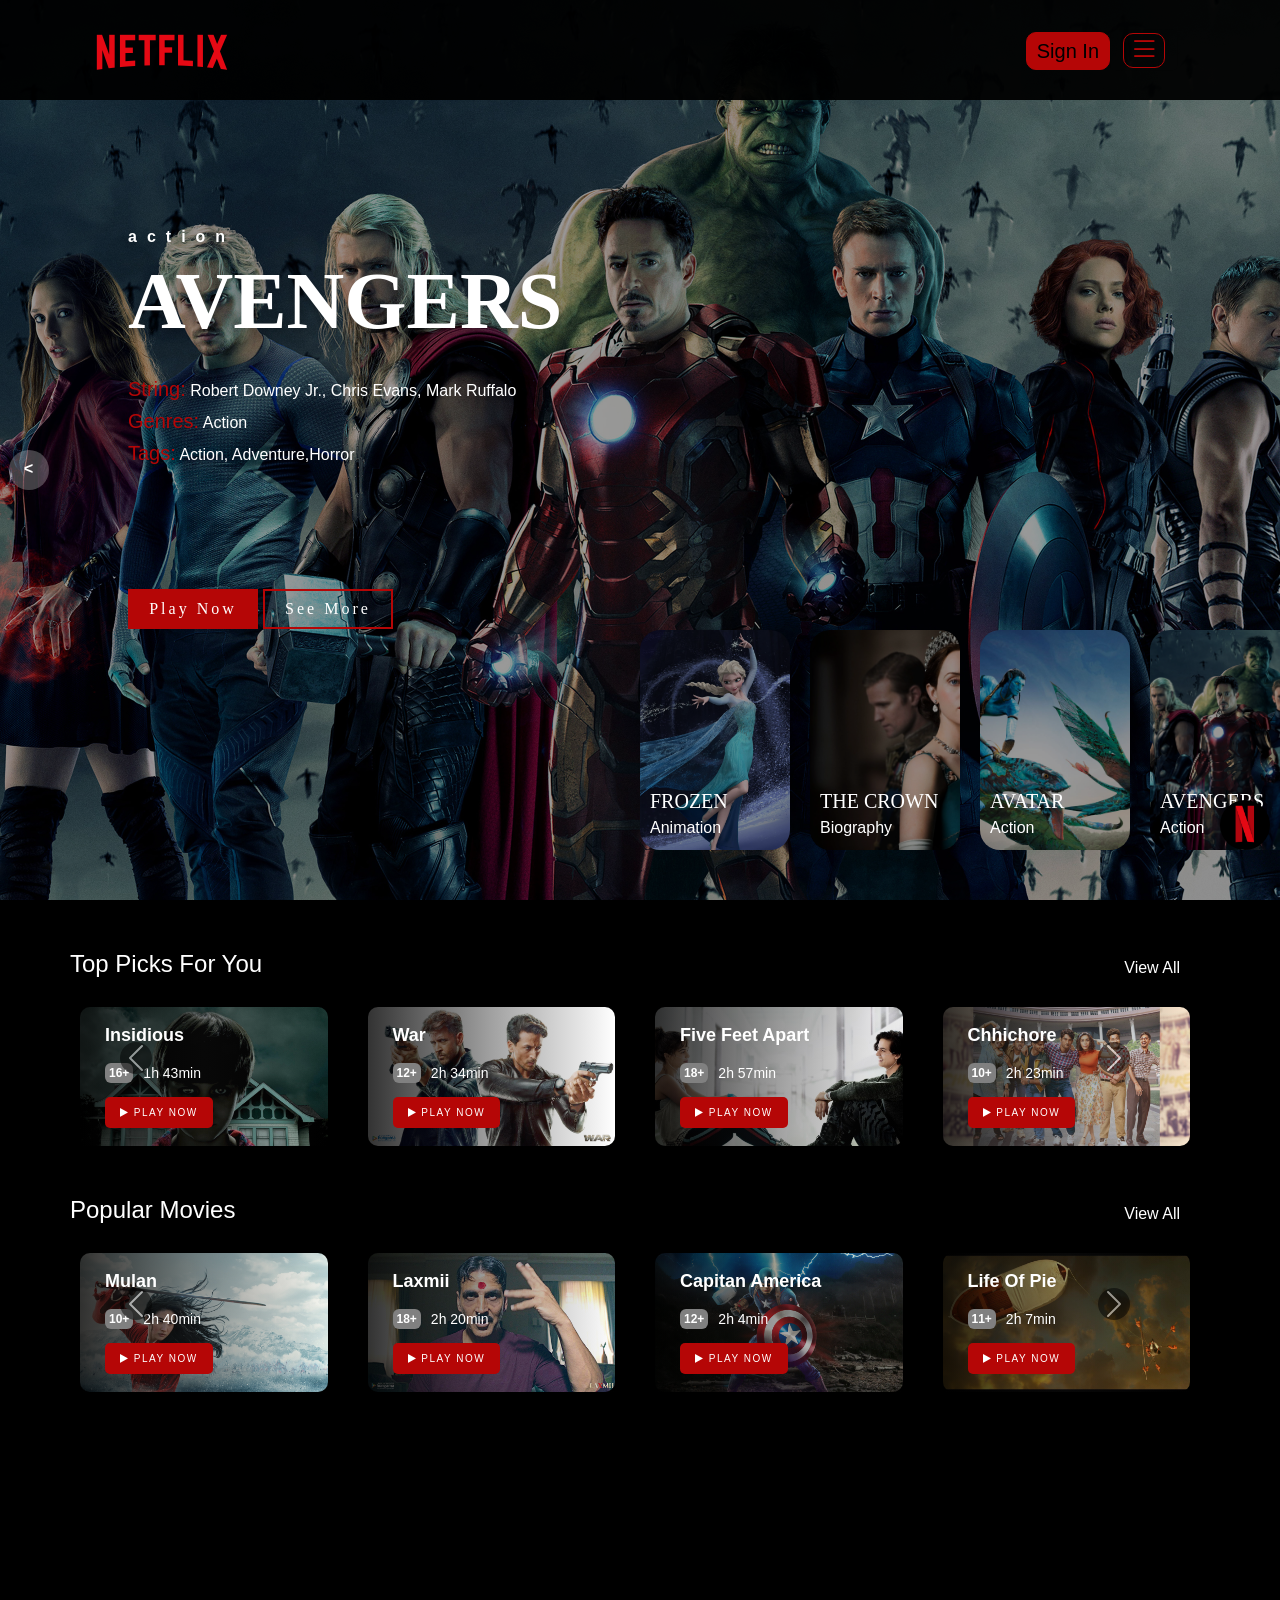
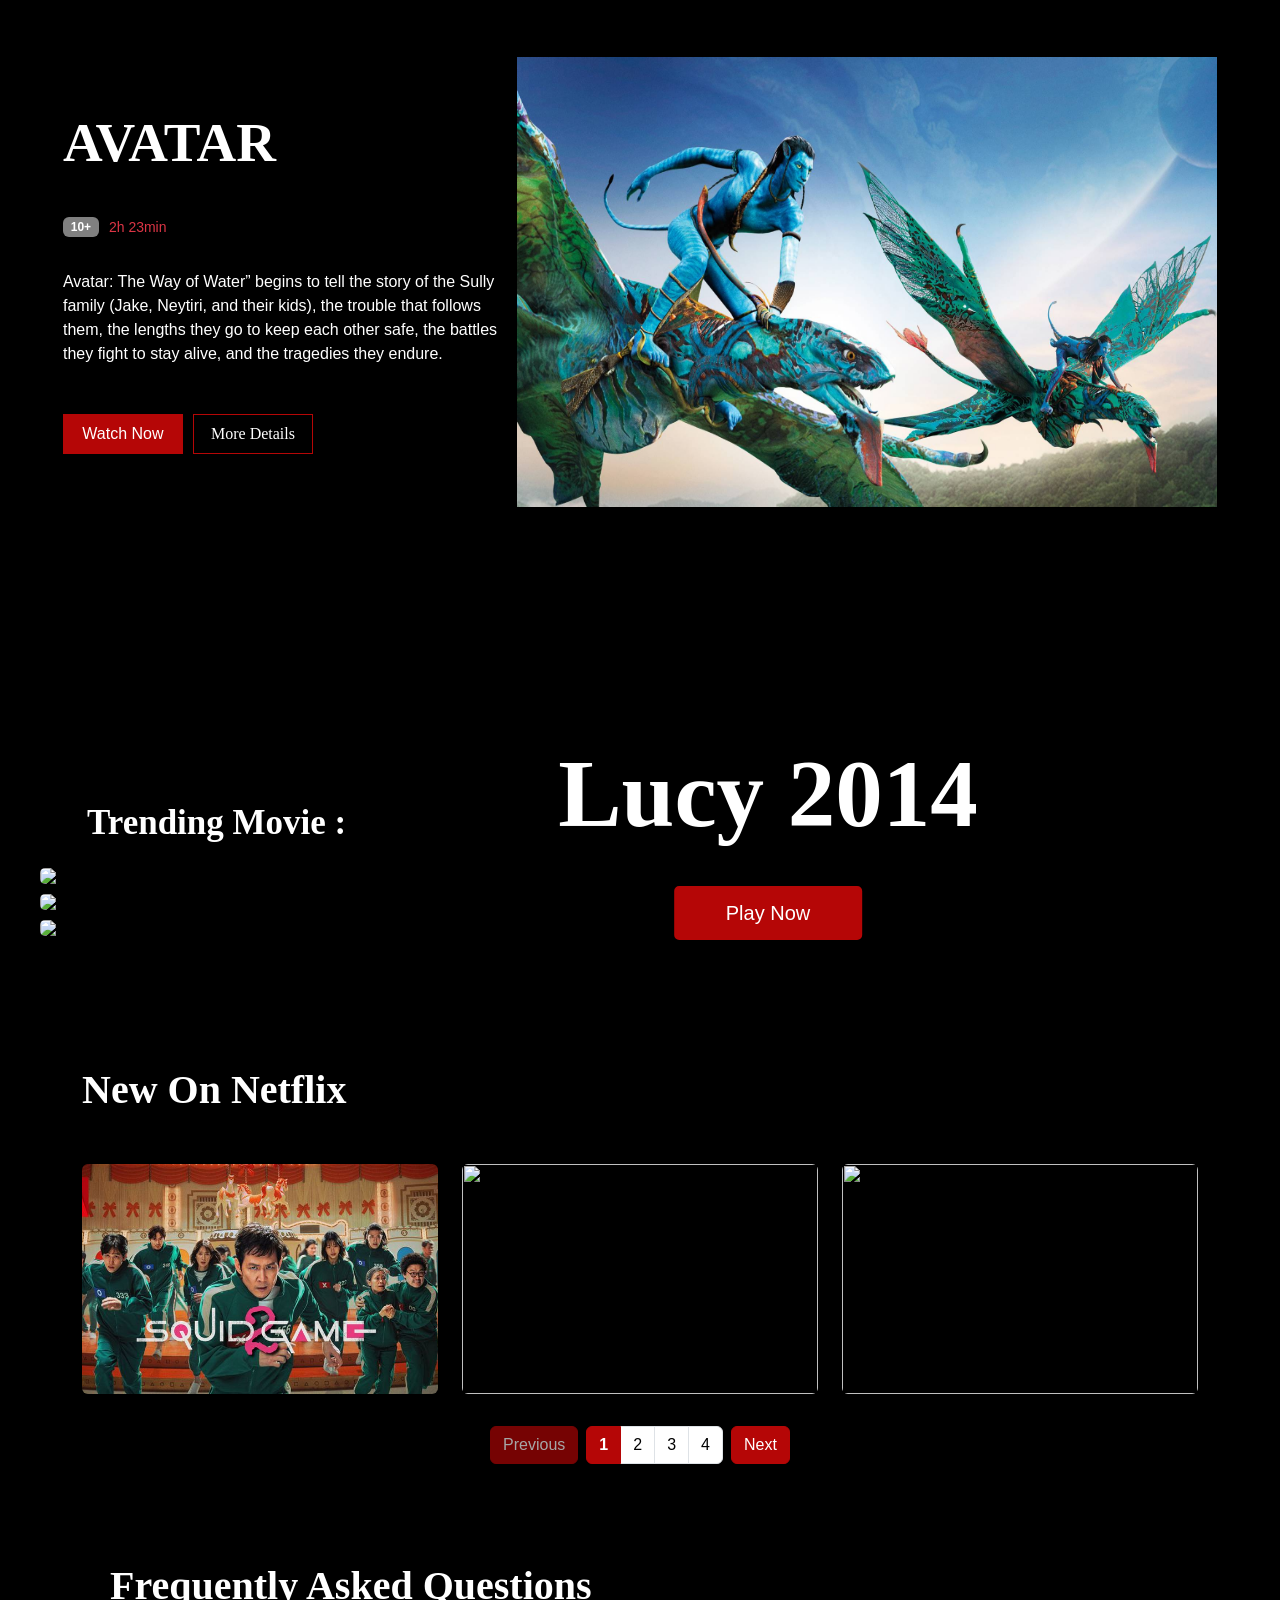
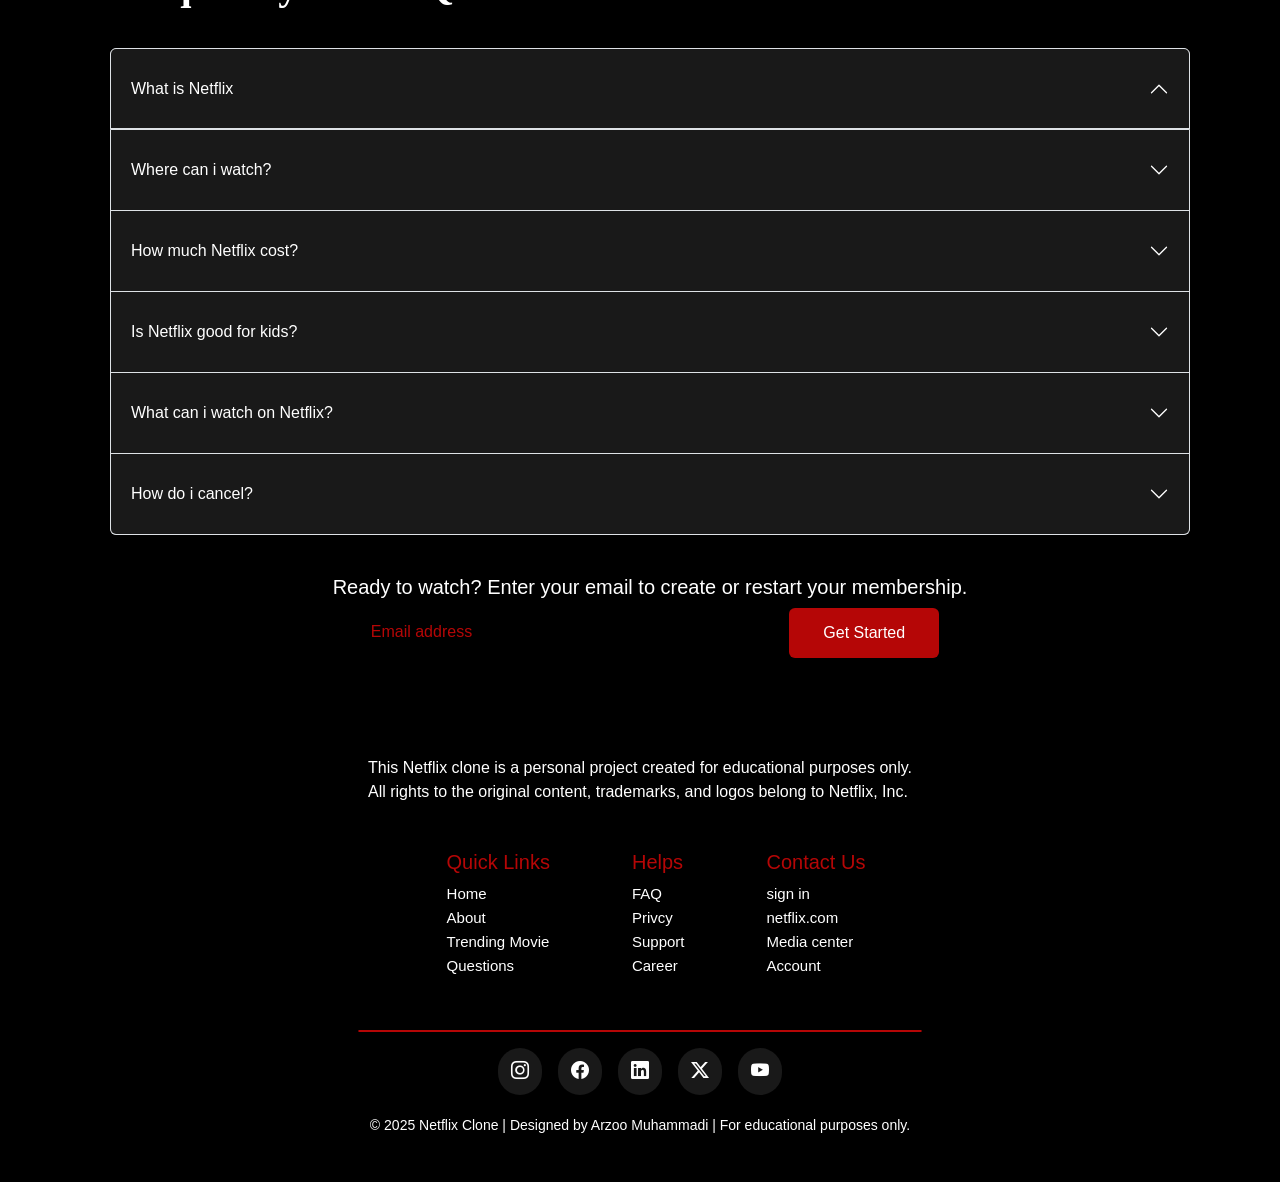
==== index.html @ 207d0f90 "Add files via upload" ====
<!DOCTYPE html>
<html lang="en">
  <head>
    <meta charset="UTF-8" />
    <meta name="viewport" content="width=device-width, initial-scale=1.0" />
    <link rel="icon" type="image/png" href="image/icon/netflix-symbol-black.png" />
    <title>Netflix Website Project | Stream the best movies and shows</title>
  
    <!-- ✅ Bootstrap -->
    <link href="https://cdn.jsdelivr.net/npm/bootstrap@5.3.3/dist/css/bootstrap.min.css" rel="stylesheet">
  
    <!-- ✅ Bootstrap Icons -->
    <link rel="stylesheet" href="https://cdn.jsdelivr.net/npm/bootstrap-icons@1.11.3/font/bootstrap-icons.min.css">
  
    <!-- ✅ Font Awesome  -->
    <link rel="stylesheet" href="https://stackpath.bootstrapcdn.com/font-awesome/4.7.0/css/font-awesome.min.css" />
  
    <!-- ✅ AOS  -->
    <link rel="stylesheet" href="aos/aos.css" />
  
    <!-- ✅ Boxicons -->
    <link href="https://unpkg.com/boxicons@2.1.4/css/boxicons.min.css" rel="stylesheet" />
  
    <!-- ✅ Google Fonts  -->
    <link href="https://fonts.googleapis.com/css2?family=EB+Garamond:wght@400;600&display=swap" rel="stylesheet">
  
    <!-- ✅ C Styles -->
    <link rel="stylesheet" href="css/style.css" />
    <link rel="stylesheet" href="css/responsive.css" />
  </head>
  
  <body>
    <!-------------------------------------------------START------------------------------------------->
    <!-- 🔴Header🔴 -->

    <nav class="navbar fixed-top">
      <div class="container-fluid ">
        <a href="#" class="navbar-brand "
          ><img src="image/logo/logo.png" alt="" class="LOGO"
        /></a>
         <div>
          <!-- Menu Button -->
        <button
          class="navbar-toggler float-sm-end"
          type="button"
          data-bs-toggle="offcanvas"
          data-bs-target="#offcanvasDarkNavbar"
          aria-controls="offcanvasDarkNavbar"
          aria-label="Toggle navigation"
        >
          <i class="icon-toggle bi bi-list"></i>
        </button>
        <!-- Sign-In Button -->
        <button
        type="button"
        class="btn sign-in "
        data-bs-toggle="modal"
        data-bs-target="#signInModal"
      >
        Sign In
      </button>
         </div>
       
        <!-- MENU-SLIDER & Offcanvance -->
        <div
          class="offcanvas offcanvas-end"
          tabindex="-1"
          id="offcanvasDarkNavbar"
          aria-labelledby="offcanvasDarkNavbarLabel"
          style="transition: 1s"
        >
          <div class="offcanvas-header">
            <h5 class="offcanvas-title" id="offcanvasDarkNavbarLabel">
              <img
                src="image/logo.png"
                alt=""
                class="LOGO"
                style="margin-top: 20px"
              />
            </h5>
            <button
              data-bs-dismiss="offcanvas"
              aria-label="Close"
              style="
                margin-top: 30px;
                margin-right: 20px;
                background-color: transparent;
                border: none;
              "
              class="close-btn"
            >
              <i class="bi bi-x-octagon"></i>
            </button>
          </div>
          <div class="offcanvas-body">
            <ul class="navbar-nav justify-content-end flex-grow-1 pe-5">
              <li class="nav-item itemDesign">
                <a href="#" aria-current="page">Home</a>
              </li>
              <li class="nav-item itemDesign">
                <a href="aboutUs.html" aria-current="page">About</a>
              </li>
              <li class="nav-item itemDesign">
                <a href="#trending-section" aria-current="page">Trending Movie</a>
              </li>
              <li class="nav-item itemDesign">
                <a href="#new-on-netflix" aria-current="page">New On Netflix</a>
              </li>
              <li class="nav-item itemDesign">
                <a href="#Question" aria-current="page">Questions</a>
              </li>
              <li class="nav-item dropdown">
                <a
                  href="#"
                  class="dropdown-toggle "
                  role="button"
                  data-bs-toggle="dropdown"
                  aria-expanded="false"
                  style="color: white; text-decoration: none;"
                  >Our Blogs</a
                >
                <ul class="dropdown-menu "  >
                  <li>
                    <a href="#top-10" class="dropdown-item">Top-10 Section</a>
                  </li>
                  <li><a href="#popular" class="dropdown-item">Popular Movies</a></li>

                  <li>
                    <hr class="dropdown-divider" />
                  </li>
                  <li>
                    <a href="#" class="dropdown-item">Something else</a>
                  </li>
                </ul>
              </li>
            </ul>
            <form class="d-flex mt-3" role="search">
              <input
                class="form-control me-2 srch"
                type="search"
                placeholder="Search"
                aria-label="Search"
              />
              <button class="btn btn-danger " type="submit">
                <i class="bi bi-search"></i>
              </button>
            </form>
          </div>
        </div>
      </div>
    </nav>
    <!-- Sign-In Modal -->
    <div
      class="modal fade  "
      id="signInModal"
      tabindex="-1"
      aria-labelledby="signInModalLabel"
      aria-hidden="true"
    >
      <div class="modal-dialog" style="box-shadow: 0px 0px 6px #b50606; border-radius: 10px; width: 400px;">
        <div class="modal-content" style="background-color: black; ">
          <div class="modal-header">
            <h5 class="modal-title" id="signInModalLabel" style=" color: #b50606;">Sign In</h5>
            <button
              type="button"
              class="btn-close btn-danger"
              data-bs-dismiss="modal"
              aria-label="Close"
            ></button>
          </div>
          <div class="modal-body  " style="background-color: rgba(0, 0, 0, 0.947);" >
            <form>
              <div class="mb-3">
                <label for="email" class="form-label " style="color: rgb(255, 255, 255)"
                  >Email address</label
                >
                <input
                  type="email"
                  class="form-control"
                  id="email"
                  style="background-color: transparent; "
                />
              </div>
              <div class="mb-3">
                <label for="password" class="form-label" style="color: rgb(255, 255, 255)"
                  >Password</label
                >
                <input
                  type="password"
                  class="form-control"
                  id="password"
                  style="background-color: transparent; "
                />
              </div>
              <button type="submit" class="btn  w-50 text-white" style="background-color: #880202; margin-left: 101px; ">
                Sign In
              </button>
            </form><br>
            <h2 class="fs-4 fw-bold mb-3 text-white" style="color: rgb(255, 255, 255); padding-left: 90px; font-family:Cormorant Garamond ; ">Or use a third-party</h2>
         
            <button class="w-100 py-2 mb-2 btn btn-outline-dark rounded-3 text-secondary " type="submit">
            <svg xmlns="http://www.w3.org/2000/svg" style="color: rgb(255, 255, 255);" width="16" height="16" fill="currentColor" class="bi bi-twitter-x" viewBox="0 0 16 16">
              <path d="M12.6.75h2.454l-5.36 6.142L16 15.25h-4.937l-3.867-5.07-4.425 5.07H.316l5.733-6.57L0 .75h5.063l3.495 4.633L12.601.75Zm-.86 13.028h1.36L4.323 2.145H2.865z"/>
            </svg>
            Sign up with Twitter
          </button>
          <button class="w-100 py-2 mb-2 btn btn-outline-primary rounded-3" type="submit">
            <svg xmlns="http://www.w3.org/2000/svg" width="16" height="16" fill="currentColor" class="bi bi-facebook" viewBox="0 0 16 16">
              <path d="M16 8.049c0-4.446-3.582-8.05-8-8.05C3.58 0-.002 3.603-.002 8.05c0 4.017 2.926 7.347 6.75 7.951v-5.625h-2.03V8.05H6.75V6.275c0-2.017 1.195-3.131 3.022-3.131.876 0 1.791.157 1.791.157v1.98h-1.009c-.993 0-1.303.621-1.303 1.258v1.51h2.218l-.354 2.326H9.25V16c3.824-.604 6.75-3.934 6.75-7.951"/>
            </svg>
            Sign up with Facebook
          </button>
          <button class="w-100 py-2 mb-2 btn btn-outline-secondary rounded-3" type="submit">
            <svg xmlns="http://www.w3.org/2000/svg" width="16" height="16" fill="currentColor" class="bi bi-github" viewBox="0 0 16 16">
              <path d="M8 0C3.58 0 0 3.58 0 8c0 3.54 2.29 6.53 5.47 7.59.4.07.55-.17.55-.38 0-.19-.01-.82-.01-1.49-2.01.37-2.53-.49-2.69-.94-.09-.23-.48-.94-.82-1.13-.28-.15-.68-.52-.01-.53.63-.01 1.08.58 1.23.82.72 1.21 1.87.87 2.33.66.07-.52.28-.87.51-1.07-1.78-.2-3.64-.89-3.64-3.95 0-.87.31-1.59.82-2.15-.08-.2-.36-1.02.08-2.12 0 0 .67-.21 2.2.82.64-.18 1.32-.27 2-.27s1.36.09 2 .27c1.53-1.04 2.2-.82 2.2-.82.44 1.1.16 1.92.08 2.12.51.56.82 1.27.82 2.15 0 3.07-1.87 3.75-3.65 3.95.29.25.54.73.54 1.48 0 1.07-.01 1.93-.01 2.2 0 .21.15.46.55.38A8.01 8.01 0 0 0 16 8c0-4.42-3.58-8-8-8"/>
            </svg>
            Sign up with GitHub
          </button>
        </form>
      </div>
          </div>
        </div>
      </div>
    </div>
    <!-------------------------------------------- Main & Home Page ------------------------------------------------->
       <!--🔴 carousel & Slider -->
       <div id="carousel">
        <!-- list item -->
        <div class="list">
                <!-- slide-1 -->
            <div class="item">
                <img src="image/slider/slider1.jpg" >
                <div class="content">
                    <div class="author">action</div>
                    <div class="title">AVENGERS</div><br>
                    <div class="topic">
                      <h3>String:<span > Robert Downey Jr., Chris Evans, Mark Ruffalo</span></h3>
                      <h3>Genres:<span > Action</span></h3>
                      <h3>Tags:<span > Action, Adventure,Horror</span></h3>
                    </div><br>
                    <div class="des">
                  When Tony Stark and Bruce Banner try to jump-start a dormant
                  peacekeeping program <br>called Ultron, things go horribly wrong
                  and it's up to Earth's nightest heroes to stop the
                  villainous Ultron from enacting his terrible plan.
                    </div>
                    <div class="buttons">
                        <button class="button-play">Play Now</button>
                        <button>See More</button>
                    </div>
                </div>
            </div>
                <!-- slide-2 -->
            <div class="item">
                <img src="image/slider/slider2.jpg">
                <div class="content">
                    <div class="author">animation</div>
                    <div class="title">FROZEN</div><br>
                    <div class="topic">
                      <h3>String:<span > Kristan Bell, Idina menzel, Jonathan Groff</span></h3>
                      <h3>Genres:<span > Animation</span></h3>
                      <h3>Tags:<span > Animation,Adventure,Comedy</span></h3>
                    </div>
                    <div class="des"><br>                    
                  When the newly crowned Queen Elsa accidentally uses her
                  power to turn things <br> into ice to curse her home in infinte
                  winter, her sister Anna teams up.                
                    </div>
                    <div class="buttons">
                        <button class="button-play">Play Now</button>
                        <button>See More</button>
                    </div>
                </div>
            </div>
                <!-- slide-3 -->
            <div class="item">
                <img src="image/slider/slider3.jpg">
                <div class="content">
                    <div class="author">biography</div>
                    <div class="title">THE CROWN</div><br>
                    <div class="topic">
                      <h3>String:<span > Clarie Foy, Olivia Colman, Imelda Staunton</span></h3>
                      <h3>Genres:<span > Biography</span></h3>
                      <h3>Tags:<span > Biography,Adventure,Culture</span></h3></div>
                    <div class="des"><br>
                        
                  Paranomal investigators Ed and Lorraine Warren work to help
                  a family terrorized <br> by a dark presence in their farmhouse.
                
                    </div>
                    <div class="buttons">
                        <button class="button-play">Play Now</button>
                        <button>See More</button>
                    </div>
                </div>
            </div>
                <!-- slide-4 -->
            <div class="item">
            <img src="image/slider/slider-4.jpg" >
                <div class="content">
                    <div class="author">action</div>
                    <div class="title">AVATAR</div><br>
                    <div class="topic">
                      <h3>String: <span > Clarie Foy, Olivia Colman, Imelda Staunton</span></h3>
                      <h3>Genres:<span > Action</span></h3>
                      <h3>Tags:<span > Biography,Adventure,Culture</span></h3></div>
                    <div class="des"><br>
                A paraplegic Marine dispatched to the moon Pandora on a unique
                mission becomes <br> torn between following his orders and
                protecting the world he feels is his home.
                    </div>
                    <div class="buttons">
                        <button class="button-play">SEE MORE</button>
                        <button>SUBSCRIBE</button>
                    </div>
                </div>
            </div>
        </div>
        <!-- list thumnail -->
        <div class="thumbnail">
            <div class="item">
                <img src="image/slider/slider1.jpg ">
                <div class="content">
                    <div class="title" style="font-size: 20px;">
                      AVENGERS
                    </div>
                    <div class="description">
                       Action
                    </div>
                </div>
            </div>
            <div class="item">
                <img src="image/slider/slider2.jpg">
                <div class="content">
                    <div class="title" style="font-size: 20px;">
                        FROZEN
                    </div>
                    <div class="description">
                        Animation
                    </div>
                </div>
            </div>
            <div class="item">
                <img src="image/slider/slider3.jpg">
                <div class="content">
                    <div class="title" style="font-size: 20px;">
                      THE CROWN
                    </div>
                    <div class="description">
                        Biography
                    </div>
                </div>
            </div>
            <div class="item">
                <img src="image/slider/slider-4.jpg">
                <div class="content">
                    <div class="title" style="font-size: 20px;">
                        AVATAR
                    </div>
                    <div class="description">
                        Action
                    </div>
                </div>
            </div>
        </div>
        <!-- next prev -->

        <div class="arrows">
            <button id="prev"><</button>
            <button id="next" style=" position: relative ; left: 1200px;">></button>
        </div>
        <!-- time running -->
        <div class="time"></div>
       
        <a href="#" class="top-button"> <img src="image/icon/netflix-symbol-black.png" alt="">  </a>
       
    </div>
<!--------------------------------------------------Favorite Section------------------------------------------------->
  <section class="favorite-section" id="top-10">
    <div class="carousel slide" data-bs-ride="carousel" id="carouselExample">
      <div class="carousel-inner">
        <div class="iq-main-header d-flex align-items-center justify-content-between">
          <h4 class="main-title">Top Picks For You</h4>
          <a href="#" class="iq-view-all">View All</a>
        </div>
        <!-- Slide === 1 -->
        <div class="carousel-item active">
          <div class="col-md-3">
            <div class="card">
              <li class="slide-item">
                <div class="block-images position-relative">
                  <div class="img-box">
                    <img src="image/favorite/f1.jpg" class="img-fluid" alt="" />
                  </div>
                  <div class="block-description">
                    <h6 class="iq-title">
                      <a href="#"> Insidious </a>
                    </h6>
                    <div class="movie-time d-flex align-items-center my-2">
                      <div class="badge badge-secondary p-1 mr-2">16+</div>
                      <span class="text-white">1h 43min</span>
                    </div>
                    <div class="hover-buttons">
                      <span class="btn btn-hover iq-button">
                        <i class="fa fa-play mr-1"></i>
                        Play Now
                      </span>
                    </div>
                  </div>
                  <div class="block-social-info">
                    <ul class="list-inline p-0 m-0 music-play-lists">
                      <li class="share">
                        <span><i class="bi bi-share"></i></span>
                        <div class="share-box">
                          <div class="d-flex align-items-center">
                            <a href="#" class="share-ico"><i class="bi bi-share"></i></a>
                            <a href="#" class="share-ico"><i class="bi bi-youtube"></i></a>
                            <a href="#" class="share-ico"><i class="bi bi-instagram"></i></a>
                          </div>
                        </div>
                      </li>
                      <li>
                        <span><i class="bi bi-suit-heart-fill"></i></span>
                        <span class="count-box">19+</span>
                      </li>
                      <li>
                        <span><i class="bi bi-plus"></i></span>
                      </li>
                    </ul>
                  </div>
                </div>
              </li>
            </div>
          </div>
        </div>

        <!-- Slide ==== 2 -->
        <div class="carousel-item">
          <div class="col-md-3">
            <div class="card">
              <li class="slide-item">
                <div class="block-images position-relative">
                  <div class="img-box">
                    <img src="image/favorite/f2.jpg" class="img-fluid" alt="" />
                  </div>
                  <div class="block-description">
                    <h6 class="iq-title">
                      <a href="#"> War </a>
                    </h6>
                    <div class="movie-time d-flex align-items-center my-2">
                      <div class="badge badge-secondary p-1 mr-2">12+</div>
                      <span class="text-white">2h 34min</span>
                    </div>
                    <div class="hover-buttons">
                      <span class="btn btn-hover iq-button">
                        <i class="fa fa-play mr-1"></i>
                        Play Now
                      </span>
                    </div>   
                  </div>
                  <div class="block-social-info">
                    <ul class="list-inline p-0 m-0 music-play-lists">
                      <li class="share">
                        <span><i class="bi bi-share"></i></span>
                        <div class="share-box">
                          <div class="d-flex align-items-center">
                            <a href="#" class="share-ico"><i class="bi bi-share"></i></a>
                            <a href="#" class="share-ico"><i class="bi bi-youtube"></i></i></a>
                            <a href="#" class="share-ico"><i class="bi bi-instagram"></i></a>
                          </div>
                        </div>
                      </li>
                      <li>
                        <span><i class="bi bi-suit-heart-fill"></i></span>
                        <span class="count-box">58+</span>
                      </li>
                      <li>
                        <span><i class="bi bi-plus"></i></span>
                      </li>
                    </ul>
                  </div>
                </div>
              </li>
            </div>
          </div>
        </div>
        <!-- Slide ==== 3 -->
        <div class="carousel-item">
          <div class="col-md-3">
            <div class="card">
              <li class="slide-item">
                <div class="block-images position-relative">
                  <div class="img-box">
                    <img src="image/favorite/f3.jpg" class="img-fluid" alt="" />
                  </div>
                  <div class="block-description">
                    <h6 class="iq-title">
                      <a href="#"> Five Feet Apart </a>
                    </h6>
                    <div class="movie-time d-flex align-items-center my-2">
                      <div class="badge badge-secondary p-1 mr-2">18+</div>
                      <span class="text-white">2h 57min</span>
                    </div>
                    <div class="hover-buttons">
                      <span class="btn btn-hover iq-button">
                        <i class="fa fa-play mr-1"></i>
                        Play Now
                      </span>
                    </div>
                  </div>
                  <div class="block-social-info">
                    <ul class="list-inline p-0 m-0 music-play-lists">
                      <li class="share">
                        <span><i class="bi bi-share"></i></span>
                        <div class="share-box">
                          <div class="d-flex align-items-center">
                            <a href="#" class="share-ico"><i class="bi bi-share"></i></a>
                            <a href="#" class="share-ico"><i class="bi bi-youtube"></i></i></a>
                            <a href="#" class="share-ico"><i class="bi bi-instagram"></i></a>
                          </div>
                        </div>
                      </li>
                      <li>
                        <span><i class="bi bi-suit-heart-fill"></i></span>
                        <span class="count-box">19+</span>
                      </li>
                      <li>
                        <span><i class="bi bi-plus"></i></span>
                      </li>
                    </ul>
                  </div>
                </div>
              </li>
            </div>
          </div>
        </div>
        <!-- Slide ==== 4 -->
        <div class="carousel-item">
          <div class="col-md-3">
            <div class="card">
              <li class="slide-item">
                <div class="block-images position-relative">
                  <div class="img-box">
                    <img src="image/favorite/f4.jpg" class="img-fluid" alt="" />
                  </div>
                  <div class="block-description">
                    <h6 class="iq-title">
                      <a href="#"> Chhichore </a>
                    </h6>
                    <div class="movie-time d-flex align-items-center my-2">
                      <div class="badge badge-secondary p-1 mr-2">10+</div>
                      <span class="text-white">2h 23min</span>
                    </div>
                    <div class="hover-buttons">
                      <span class="btn btn-hover iq-button">
                        <i class="fa fa-play mr-1"></i>
                        Play Now
                      </span>
                    </div>
                  </div>
                  <div class="block-social-info">
                    <ul class="list-inline p-0 m-0 music-play-lists">
                      <li class="share">
                        <span><i class="bi bi-share"></i></span>
                        <div class="share-box">
                          <div class="d-flex align-items-center">
                            <a href="#" class="share-ico"><i class="bi bi-share"></i></a>
                            <a href="#" class="share-ico"><i class="bi bi-youtube"></i></i></a>
                            <a href="#" class="share-ico"><i class="bi bi-instagram"></i></a>
                          </div>
                        </div>
                      </li>
                      <li>
                        <span><i class="bi bi-suit-heart-fill"></i></span>
                        <span class="count-box">19+</span>
                      </li>
                      <li>
                        <span><i class="bi bi-plus"></i></span>
                      </li>
                    </ul>
                  </div>
                </div>
              </li>
            </div>
          </div>
        </div>
        <!-- Slide ==== 5 -->
        <div class="carousel-item">
          <div class="col-md-3">
            <div class="card">
              <li class="slide-item">
                <div class="block-images position-relative">
                  <div class="img-box">
                    <img src="image/favorite/f5.jpg" class="img-fluid" alt="" />
                  </div>
                  <div class="block-description">
                    <h6 class="iq-title">
                      <a href="#"> Doctor Strange </a>
                    </h6>
                    <div class="movie-time d-flex align-items-center my-2">
                      <div class="badge badge-secondary p-1 mr-2">12+</div>
                      <span class="text-white">1h 55min</span>
                    </div>
                    <div class="hover-buttons">
                      <span class="btn btn-hover iq-button">
                        <i class="fa fa-play mr-1"></i>
                        Play Now
                      </span>
                    </div>
                  </div>
                  <div class="block-social-info">
                    <ul class="list-inline p-0 m-0 music-play-lists">
                      <li class="share">
                        <span><i class="bi bi-share"></i></span>
                        <div class="share-box">
                          <div class="d-flex align-items-center">
                            <a href="#" class="share-ico"><i class="bi bi-share"></i></a>
                            <a href="#" class="share-ico"><i class="bi bi-youtube"></i></i></a>
                            <a href="#" class="share-ico"><i class="bi bi-instagram"></i></a>
                          </div>
                        </div>
                      </li>
                      <li>
                        <span><i class="bi bi-suit-heart-fill"></i></span>
                        <span class="count-box">19+</span>
                      </li>
                      <li>
                        <span><i class="bi bi-plus"></i></span>
                      </li>
                    </ul>
                  </div>
                </div>
              </li>
            </div>
          </div>
        </div>
        <!-- Slide ==== 6 -->
        <div class="carousel-item">
          <div class="col-md-3">
            <div class="card">
              <li class="slide-item">
                <div class="block-images position-relative">
                  <div class="img-box">
                    <img src="image/favorite/fe3.jpg" class="img-fluid" alt="" />
                  </div>
                  <div class="block-description">
                    <h6 class="iq-title">
                      <a href="#"> Incredible </a>
                    </h6>
                    <div class="movie-time d-flex align-items-center my-2">
                      <div class="badge ">16+</div>
                      <span class="text-white ">1h 43min</span>
                    </div>
                    <div class="hover-buttons">
                      <span class="btn btn-hover iq-button">
                        <i class="fa fa-play mr-1"></i>
                        Play Now
                      </span>
                    </div>
                  </div>
                  <div class="block-social-info">
                    <ul class="list-inline p-0 m-0 music-play-lists">
                      <li class="share">
                        <span><i class="bi bi-share"></i></i></span>
                        <div class="share-box">
                          <div class="d-flex align-items-center">
                            <a href="#" class="share-ico"><i class="bi bi-share"></i></i></a>
                            <a href="#" class="share-ico"><i class="bi bi-youtube"></i></i></a>
                            <a href="#" class="share-ico"><i class="bi bi-instagram"></i></a>
                          </div>
                        </div>
                      </li>
                      <li>
                        <span><i class="bi bi-suit-heart-fill"></i></span>
                        <span class="count-box">19+</span>
                      </li>
                      <li>
                        <span><i class="bi bi-plus"></i></span>
                      </li>
                    </ul>
                  </div>
                </div>
              </li>
            </div>
          </div>
        </div>
      </div>
      <!-- next prev -->
      <button
        class="carousel-control-prev"
        type="button"
        data-bs-target="#carouselExample"
        data-bs-slide="prev"
      >
        <span class="carousel-control-prev-icon" aria-hidden="true"></span>
        <span class="visually-hidden">Previous</span>
      </button>

      <button
        class="carousel-control-next"
        type="button"
        data-bs-target="#carouselExample"
        data-bs-slide="next"
      >
        <span class="carousel-control-next-icon" aria-hidden="true"></span>
        <span class="visually-hidden">Next</span>
      </button>
    </div>
  </section>
    
  <!--------------------------------------------Popular Section------------------------------------------------->
  <section class="favorite-section responsive" id="popular">
    <div class="carousel slide " data-bs-ride="carousel" id="carouselExample2">
      <div class="carousel-inner ">
        <div class="iq-main-header d-flex align-items-center justify-content-between">
          <h4 class="main-title">Popular Movies</h4>
          <a href="#" class="iq-view-all">View All</a>
        </div>
        <!-- 1 -->
        <div class="carousel-item active">
          <div class="col-md-3">
            <div class="card">
              <li class="slide-item">
                <div class="block-images position-relative">
                  <div class="img-box">
                    <img src="image/popular/u1.jpg" class="img-fluid" alt="" />
                  </div>
                  <div class="block-description">
                    <h6 class="iq-title">
                      <a href="#">Mulan</a>
                    </h6>
                    <div class="movie-time d-flex align-items-center my-2 ">
                      <div class="badge badge-secondary p-1 mr-2">10+</div>
                      <span class="text-white">2h 40min</span>
                    </div>
                    <div class="hover-buttons">
                      <span class="btn btn-hover iq-button">
                        <i class="fa fa-play mr-1"></i>
                        Play Now
                      </span>
                    </div>
                  </div>
                  <div class="block-social-info">
                    <ul class="list-inline p-0 m-0 music-play-lists">
                      <li class="share">
                        <span><i class="bi bi-share"></i></span>
                        <div class="share-box">
                          <div class="d-flex align-items-center">
                            <a href="#" class="share-ico"><i class="bi bi-share"></i></a>
                            <a href="#" class="share-ico"><i class="bi bi-youtube"></i></a>
                            <a href="#" class="share-ico"><i class="bi bi-instagram"></i></a>
                          </div>
                        </div>
                      </li>
                      <li>
                        <span><i class="bi bi-suit-heart-fill"></i></span>
                        <span class="count-box">19+</span>
                      </li>
                      <li>
                        <span><i class="bi bi-plus"></i></span>
                      </li>
                    </ul>
                  </div>
                </div>
              </li>
            </div>
          </div>
        </div>

        <!-- Slide ==== 2 -->
        <div class="carousel-item">
          <div class="col-md-3">
            <div class="card">
              <li class="slide-item">
                <div class="block-images position-relative">
                  <div class="img-box">
                    <img src="image/popular/u2.jpg" class="img-fluid" alt="" />
                  </div>
                  <div class="block-description">
                    <h6 class="iq-title">
                      <a href="#">Laxmii</a>
                    </h6>
                    <div class="movie-time d-flex align-items-center my-2 ">
                      <div class="badge badge-secondary p-1 mr-2">18+</div>
                      <span class="text-white">2h 20min</span>
                    </div>
                    <div class="hover-buttons">
                      <span class="btn btn-hover iq-button">
                        <i class="fa fa-play mr-1"></i>
                        Play Now
                      </span>
                    </div>   
                  </div>
                  <div class="block-social-info">
                    <ul class="list-inline p-0 m-0 music-play-lists">
                      <li class="share">
                        <span><i class="bi bi-share"></i></span>
                        <div class="share-box">
                          <div class="d-flex align-items-center">
                            <a href="#" class="share-ico"><i class="bi bi-share"></i></a>
                            <a href="#" class="share-ico"><i class="bi bi-youtube"></i></i></a>
                            <a href="#" class="share-ico"><i class="bi bi-instagram"></i></a>
                          </div>
                        </div>
                      </li>
                      <li>
                        <span><i class="bi bi-suit-heart-fill"></i></span>
                        <span class="count-box">58+</span>
                      </li>
                      <li>
                        <span><i class="bi bi-plus"></i></span>
                      </li>
                    </ul>
                  </div>
                </div>
              </li>
            </div>
          </div>
        </div>
        <!-- Slide ==== 3 -->
        <div class="carousel-item">
          <div class="col-md-3">
            <div class="card">
              <li class="slide-item">
                <div class="block-images position-relative">
                  <div class="img-box">
                    <img src="image/popular/u3.jpg" class="img-fluid" alt="" />
                  </div>
                  <div class="block-description">
                    <h6 class="iq-title">
                      <a href="#"> Capitan America </a>
                    </h6>
                    <div class="movie-time d-flex align-items-center my-2 ">
                      <div class="badge badge-secondary p-1 mr-2">12+</div>
                      <span class="text-white">2h 4min</span>
                    </div>
                    <div class="hover-buttons">
                      <span class="btn btn-hover iq-button">
                        <i class="fa fa-play mr-1"></i>
                        Play Now
                      </span>
                    </div>
                  </div>
                  <div class="block-social-info">
                    <ul class="list-inline p-0 m-0 music-play-lists">
                      <li class="share">
                        <span><i class="bi bi-share"></i></span>
                        <div class="share-box">
                          <div class="d-flex align-items-center">
                            <a href="#" class="share-ico"><i class="bi bi-share"></i></a>
                            <a href="#" class="share-ico"><i class="bi bi-youtube"></i></i></a>
                            <a href="#" class="share-ico"><i class="bi bi-instagram"></i></a>
                          </div>
                        </div>
                      </li>
                      <li>
                        <span><i class="bi bi-suit-heart-fill"></i></span>
                        <span class="count-box">19+</span>
                      </li>
                      <li>
                        <span><i class="bi bi-plus"></i></span>
                      </li>
                    </ul>
                  </div>
                </div>
              </li>
            </div>
          </div>
        </div>
        <!-- Slide ==== 4 -->
        <div class="carousel-item">
          <div class="col-md-3">
            <div class="card">
              <li class="slide-item">
                <div class="block-images position-relative">
                  <div class="img-box">
                    <img src="image/popular/u4.jpg" class="img-fluid" alt="" />
                  </div>
                  <div class="block-description">
                    <h6 class="iq-title">
                      <a href="#">Life of Pie </a>
                    </h6>
                    <div class="movie-time d-flex align-items-center my-2 ">
                      <div class="badge badge-secondary p-1 mr-2">11+</div>
                      <span class="text-white">2h 7min</span>
                    </div>
                    <div class="hover-buttons">
                      <span class="btn btn-hover iq-button">
                        <i class="fa fa-play mr-1"></i>
                        Play Now
                      </span>
                    </div>
                  </div>
                  <div class="block-social-info">
                    <ul class="list-inline p-0 m-0 music-play-lists">
                      <li class="share">
                        <span><i class="bi bi-share"></i></span>
                        <div class="share-box">
                          <div class="d-flex align-items-center">
                            <a href="#" class="share-ico"><i class="bi bi-share"></i></a>
                            <a href="#" class="share-ico"><i class="bi bi-youtube"></i></i></a>
                            <a href="#" class="share-ico"><i class="bi bi-instagram"></i></a>
                          </div>
                        </div>
                      </li>
                      <li>
                        <span><i class="bi bi-suit-heart-fill"></i></span>
                        <span class="count-box">19+</span>
                      </li>
                      <li>
                        <span><i class="bi bi-plus"></i></span>
                      </li>
                    </ul>
                  </div>
                </div>
              </li>
            </div>
          </div>
        </div>
        <!-- Slide ==== 5 -->
        <div class="carousel-item">
          <div class="col-md-3">
            <div class="card">
              <li class="slide-item">
                <div class="block-images position-relative">
                  <div class="img-box">
                    <img src="image/popular/u6.jpg" class="img-fluid" alt="" />
                  </div>
                  <div class="block-description">
                    <h6 class="iq-title">
                      <a href="#"> Harry Potter </a>
                    </h6>
                    <div class="movie-time d-flex align-items-center my-2 ">
                      <div class="badge badge-secondary p-1 mr-2">10+</div>
                      <span class="text-white">8 Parts</span>
                    </div>
                    <div class="hover-buttons">
                      <span class="btn btn-hover iq-button">
                        <i class="fa fa-play mr-1"></i>
                        Play Now
                      </span>
                    </div>
                  </div>
                  <div class="block-social-info">
                    <ul class="list-inline p-0 m-0 music-play-lists">
                      <li class="share">
                        <span><i class="bi bi-share"></i></span>
                        <div class="share-box">
                          <div class="d-flex align-items-center">
                            <a href="#" class="share-ico"><i class="bi bi-share"></i></a>
                            <a href="#" class="share-ico"><i class="bi bi-youtube"></i></i></a>
                            <a href="#" class="share-ico"><i class="bi bi-instagram"></i></a>
                          </div>
                        </div>
                      </li>
                      <li>
                        <span><i class="bi bi-suit-heart-fill"></i></span>
                        <span class="count-box">19+</span>
                      </li>
                      <li>
                        <span><i class="bi bi-plus"></i></span>
                      </li>
                    </ul>
                  </div>
                </div>
              </li>
            </div>
          </div>
        </div>
        <!-- Slide ==== 6 -->
        <div class="carousel-item">
          <div class="col-md-3">
            <div class="card">
              <li class="slide-item">
                <div class="block-images position-relative">
                  <div class="img-box">
                    <img src="image/popular/u5.jpg" class="img-fluid" alt="" />
                  </div>
                  <div class="block-description">
                    <h6 class="iq-title">
                      <a href="#"> Mission Mangal </a>
                    </h6>
                    <div class="movie-time d-flex align-items-center my-2 ">
                      <div class="badge ">16+</div>
                      <span class="text-white ">1h 43min</span>
                    </div>
                    <div class="hover-buttons">
                      <span class="btn btn-hover iq-button">
                        <i class="fa fa-play mr-1  "></i>
                        Play Now
                      </span>
                    </div>
                  </div>
                  <div class="block-social-info">
                    <ul class="list-inline p-0 m-0 music-play-lists">
                      <li class="share">
                        <span><i class="bi bi-share"></i></i></span>
                        <div class="share-box">
                          <div class="d-flex align-items-center">
                            <a href="#" class="share-ico"><i class="bi bi-share"></i></i></a>
                            <a href="#" class="share-ico"><i class="bi bi-youtube"></i></i></a>
                            <a href="#" class="share-ico"><i class="bi bi-instagram"></i></a>
                          </div>
                        </div>
                      </li>
                      <li>
                        <span><i class="bi bi-suit-heart-fill"></i></span>
                        <span class="count-box">19+</span>
                      </li>
                      <li>
                        <span><i class="bi bi-plus"></i></span>
                      </li>
                    </ul>
                  </div>
                </div>
              </li>
            </div>
          </div>
        </div>
      </div>
      <!-- next prev -->
      <button
        class="carousel-control-prev"
        type="button"
        data-bs-target="#carouselExample2"
        data-bs-slide="prev"
      >
        <span class="carousel-control-prev-icon" aria-hidden="true"></span>
        <span class="visually-hidden">Previous</span>
      </button>

      <button
        class="carousel-control-next"
        type="button"
        data-bs-target="#carouselExample2"
        data-bs-slide="next"
      >
        <span class="carousel-control-next-icon" aria-hidden="true"></span>
        <span class="visually-hidden">Next</span>
      </button>
    </div>
  </section>
<!--------------------------------------------Avatar Section------------------------------------------------->
   <section class="Avatar-Section" style="background: url(image/popular/avatar.jpg); background-position: center;
   background-repeat: no-repeat;
   background-size: cover;
   object-fit: cover;
   height: 100vh;
   width: 100%;
   background-attachment: fixed;">
       <div class="item-avatar d-flex ">
                <div class="content-avatar">
                    <div class="title-avatar">AVATAR</div><br>
                    <div class="movie-time d-flex align-items-center my-2">
                      <div class="badge ">10+</div>
                      <span class="text-danger ">2h 23min</span>
                    </div>
                    <div class="des-avatar "><br>
                      Avatar: The Way of Water” begins to tell the story of the Sully <br> family  (Jake, Neytiri, and their kids), the trouble that follows <br> them, the lengths  they  go  to keep each other safe, the battles <br> they fight to stay alive, and  the tragedies they endure.
                    </div><br><br>
                    <div class="buttons-avatar">
                        <button class="button-play-avatar"><a href="https://www.youtube.com/watch?v=d9MyW72ELq0"> Watch Now </a></button>
                        <button class="More">More Details</button><br><br>
                        
                    </div>
                </div>
                <div class="image-side">
                  <img src="image/slider/slider-4.jpg" style="width: 100%; height: 450px; max-width: 700px;" alt="">
                </div>
            </div>
   </section>
<!--------------------------------------------Trending Section------------------------------------------------->
<section id="trending-section" style="background-image: url(image/top-10/luucy.jpg); width: 100%; height: 100%; position: relative;">
  <div class="container-part">
    <h4 class=" mb-4 trend">Trending Movie :</h4>
      <div class="col-md-3 d-flex flex-column align-items-center vertical-thumbnails">
        <!-- 1 -->
        <img src="image/top-10/01.jpg" 
        onclick="changeBackground('image/top-10/01 - Copy.jpg', 'Harry Potter ')" />
        <!-- 2 -->
        <img src="image/top-10/02.jpg" 
        onclick="changeBackground('image/top-10/02 - Copy.jpg', 'The Queen`s')" />
        <!-- 3 -->
        <img src="image/top-10/04.jpg" 
        onclick="changeBackground('image/top-10/04 - Copy.jpg', 'Stranger Things')" />
      </div>
  </div>

  <!-- Text Container (Initially Hidden) -->
  <div id="text-overlay">  Lucy 2014  
    <br><a href="https://www.youtube.com/watch?v=na38B-J4ZPw"><button id="play-button">Play Now</button></a> 
   </p>
  </div>
</section>    
  <!-------------------------------------------- New On Netflix Section ------------------------------------------------->
    <div class="container mt-4" id="new-on-netflix">
      <h2 class="text-center">New On Netflix</h2>
      <div class="row image-container" id="imageGallery"></div>
      <!-- Pagination Controls -->
      <nav class="d-flex justify-content-center align-items-center mt-3">
          <button class="btn me-2" id="prevBtn">Previous</button>
          <ul class="pagination mb-0" id="pagination"></ul>
          <button class="btn ms-2" id="nextBtn">Next</button>
      </nav>
    </div><br> <br>
<!-------------------------------------------- Frequently Asked Section ------------------------------------------------->
<section id="Question" class="frequently" style="background: url(image/suggested/background.jpg);  background-position: center; background-repeat: no-repeat; background-size: cover; height:100%; ">

<div class="title-questions">
  <h1>Frequently Asked Questions</h1>
<div class="accordion" id="accordionExample">
  <!-- item 1 -->
  <div class="accordion-item">
    <h2 class="accordion-header">
      <button
        class="accordion-button"
        type="button"
        data-bs-toggle="collapse"
        data-bs-target="#collapseOne"
        aria-expanded="true"
        aria-controls="collapseOne"
      >
       What is Netflix
      </button>
    </h2>
    <div
      id="collapseOne"
      class="accordion-collapse collapse "
      data-bs-parent="#accordionExample"
    >
      <div class="accordion-body">
        <strong>Netflix is a streaming service that offers a wide variety of award-winning TV shows, movies, anime, documentaries, and more on thousands of internet-connected devices.

          You can watch as much as you want, whenever you want without a single commercial – all for one low monthly price. There's always something new to discover and new TV shows and movies are added every week!</strong>
      </div>
    </div>
  </div>
  <!-- item 2 -->
  <div class="accordion-item item-2">
    <h2 class="accordion-header">
      <button
        class="accordion-button collapsed"
        type="button"
        data-bs-toggle="collapse"
        data-bs-target="#collapseTwo"
        aria-expanded="false"
        aria-controls="collapseTwo"
      >
     Where can i watch?
      </button>
    </h2>
    <div
      id="collapseTwo"
      class="accordion-collapse collapse"
      data-bs-parent="#accordionExample"
    >
      <div class="accordion-body">
        <strong>Watch anywhere, anytime. Sign in with your Netflix account to watch instantly on the web at netflix.com from your personal computer or on any internet-connected device that offers the Netflix app, including smart TVs, smartphones, tablets, streaming media players and game consoles.

          You can also download your favorite shows with the iOS or Android app. Use downloads to watch while you're on the go and without an internet connection. Take Netflix with you anywhere.</strong>
      </div>
    </div>
  </div>
  <!-- item 3 -->
  <div class="accordion-item item-2">
    <h2 class="accordion-header">
      <button
        class="accordion-button collapsed"
        type="button"
        data-bs-toggle="collapse"
        data-bs-target="#collapsethree"
        aria-expanded="false"
        aria-controls="collapsethree"

      >
       How much Netflix cost?
      </button>
    </h2>
    <div
      id="collapsethree"
      class="accordion-collapse collapse"
      data-bs-parent="#accordionExample"
    >
      <div class="accordion-body">
        <strong>Watch Netflix on your smartphone, tablet, Smart TV, laptop, or streaming device, all for one fixed monthly fee. Plans range from USD 3.99 to USD 9.99 a month. No extra costs, no contracts.</strong> 
      </div>
    </div>
  </div>
  <!-- item 4 -->
  <div class="accordion-item ">
    <h2 class="accordion-header">
      <button
        class="accordion-button collapsed"
        type="button"
        data-bs-toggle="collapse"
        data-bs-target="#collapsefour"
        aria-expanded="false"
        aria-controls="collapsefour"
      >
       Is Netflix good for kids?
      </button>
    </h2>
    <div
      id="collapsefour"
      class="accordion-collapse collapse"
      data-bs-parent="#accordionExample"
    >
      <div class="accordion-body">
        <strong>The Netflix Kids experience is included in your membership to give parents control while kids enjoy family-friendly TV shows and movies in their own space.

          Kids profiles come with PIN-protected parental controls that let you restrict the maturity rating of content kids can watch and block specific titles you don’t want kids to see.</strong> 
      </div>
    </div>
  </div>
  <!-- item 5 -->
  <div class="accordion-item ">
    <h2 class="accordion-header">
      <button
        class="accordion-button collapsed"
        type="button"
        data-bs-toggle="collapse"
        data-bs-target="#collapsefive"
        aria-expanded="false"
        aria-controls="collapsefive"
      >
      What can i watch on Netflix?
      </button>
    </h2>
    <div
      id="collapsefive"
      class="accordion-collapse collapse"
      data-bs-parent="#accordionExample"
    >
      <div class="accordion-body">
        <strong>Netflix has an extensive library of feature films, documentaries, TV shows, anime, award-winning Netflix originals, and more. Watch as much as you want, anytime you want.</strong> 
      </div>
    </div>
  </div>
  <!-- item 6 -->
  <div class="accordion-item">
    <h2 class="accordion-header">
      <button
        class="accordion-button collapsed"
        type="button"
        data-bs-toggle="collapse"
        data-bs-target="#collapsesix"
        aria-expanded="false"
        aria-controls="collapsesix"
      >
       How do i cancel?
      </button>
    </h2>
    <div
      id="collapsesix"
      class="accordion-collapse collapse"
      data-bs-parent="#accordionExample"
    >
      <div class="accordion-body">
        <strong>Netflix is flexible. There are no pesky contracts and no commitments. You can easily cancel your account online in two clicks. There are no cancellation fees – start or stop your account anytime.</strong> 
      </div>
    </div>
  </div>
</div>
<div class="get-start">
  <h2 class="title-2">Ready to watch? Enter your email to create or restart your membership.</h2>
  <form class=" container-fluid" role="search">
    <input class="email-btn me-4" type="email" placeholder="Email address" aria-label="Email">
    <button class="btn btn-search" type="button">Get Started</button>
  </form> 
    </div>
</div>
</section>
<!-------------------------------------------- Footer Section ------------------------------------------------->
<section>
  <div class="footer-section d-flex flex-column align-items-center justify-content-center">
    <a href="#" class="navbar-brand "
    > <br><img src="image/logo.png" alt="" class="LOGO"
  /></a>
  <p>

    This Netflix clone is a personal project created for educational purposes only. <br> All rights to the original content, trademarks, and logos belong to Netflix, Inc.  
  </p>
  <div class="quick-links d-flex flex-row  ">
    <ul>
      <h1>Quick Links</h1>
      <li><a href="#">Home</a></li>
      <li><a href="#">About</a></li>
      <li><a href="#">Trending Movie</a> </li>
      <li><a href="#">Questions</a></li>
    </ul>
    <ul>
      <h1>Helps</h1>
      <li><a href="#">FAQ</a></li>
      <li><a href="#">Privcy</a></li>
      <li><a href="#">Support</a> </li>
      <li><a href="#">Career</a></li>
    </ul>
    <ul>
      <h1>Contact Us</h1>
      <li><a href="#">sign in</a></li>
      <li><a href="#">netflix.com</a></li>
      <li><a href="#">Media center</a> </li>
      <li><a href="#">Account</a></li>
    </ul> 
  </div><hr>
  <div class="icons-social  d-flex gap-3">
  <i class="bi bi-instagram"></i>
  <i class="bi bi-facebook"></i>
  <i class="bi bi-linkedin"></i>
  <i class="bi bi-twitter-x"></i>
  <i class="bi bi-youtube"></i>
  </div>
  <p class="end">© 2025 Netflix Clone | Designed by Arzoo Muhammadi | For educational purposes only.</p>
  </div>
</section>
    <script src="https://cdn.jsdelivr.net/npm/bootstrap@5.3.0/dist/js/bootstrap.bundle.min.js"></script>
    <script src="js/script.js"></script>
  </body>
</html>
---- css/style.css ----
* {
  margin: 0;
  padding: 0;
  box-sizing: border-box;
  scroll-behavior: smooth;
  font-family: "Gill Sans", "Gill Sans MT", Calibri, "Trebuchet MS", sans-serif;
  list-style: none;
}
::selection {
  background-color: var(--main-bg);
  color: var(--sec-color);
}
/* 🔴 FontFamily */
:root {
  --font-family: "Cormorant Garamond", serif;
}
:root {
  /* 🔴 COLOR */
  --text-color: #ffffff;
  --main-bg: #000000;
  --sec-color: #b50606;
  --p-color: #aaaaaa;
}
body {
  color: var(--text-color);
  font-style: normal;
  font-weight: 300;
  background-color: var(--main-bg);
}
.navbar {
  background-color: rgba(0, 0, 0, 0.942);
  padding: 0px 90px 0px 70px;
  z-index: 1000;
}
.LOGO {
  height: auto;
  max-width: 100%;
  width: 160px;
}
.icon-toggle {
  color: var(--sec-color);
  font-size: 30px;
  border: 1px solid var(--sec-color);
  border-radius: 10px;
  padding: 0px 5px 0px 5px;
}
.close-btn i {
  color: var(--sec-color);
  font-size: 30px;
  border-radius: 10px;
  margin-left: 130px;
  padding-top: 30px;
  background-color: transparent;
}
.sign-in {
  color: var(--main-bg);
  border: none;
  background-color: var(--sec-color);
  padding: 3px 10px 3px 10px;
  border-radius: 10px;
  font-size: 20px;
  transition: 0.5s;
  margin-top: 3px;
  border: 1px solid var(--sec-color);
  z-index: 200;
}
.sign-in:hover {
  background-color: transparent;
  border: 1px solid var(--sec-color);
  font-weight: 100;
}
.form-control {
  border: 1px solid #e50914;
}

.offcanvas {
  background-color: rgba(0, 0, 0, 0.895);
}
.itemDesign a {
  color: white;
  transition: 1s;
  text-decoration: none;
  line-height: 3;
  border-bottom: 2px solid rgba(0, 0, 0, 0.895);
}
.itemDesign a:hover {
  border-bottom: 2px solid var(--sec-color);
}
.modal-title {
  color: black;
  font-family: var(--font-family);
  font-size: 33px;
  display: block;
  margin: auto;
  padding-left: 80px;
  font-weight: bold;
}
.btn-close {
  color: var(--sec-color);
}
/* Home & Main Page */
/* carousel */
#carousel {
  height: 100vh;
  width: 100%;
  overflow: hidden;
  position: relative;
}
#carousel .list .item {
  width: 100%;
  height: 100%;
  position: absolute;
  inset: 0 0 0 0;
}
#carousel .list .item img {
  width: 100%;
  height: 100%;
  object-fit: cover;
}
.item img {
  filter: brightness(60%);
}

#carousel .list .item .content {
  position: absolute;
  top: 25%;
  width: 1140px;
  max-width: 80%;
  left: 50%;
  transform: translateX(-50%);
  padding-right: 30%;
  box-sizing: border-box;
  color: #fff;
  text-shadow: 0 5px 10px #0004;
}
#carousel .list .item .author {
  font-weight: bold;
  letter-spacing: 10px;
}
#carousel .list .item .title,
#carousel .list .item .topic {
  font-size: 5em;
  font-weight: bold;
  line-height: 1.3em;
}
.title {
  font-family: var(--font-family);
  font-size: 35px;
}
.topic h3 {
  color: var(--sec-color);
  font-size: 20px;
}
.topic h3 span {
  color: var(--text-color);
  font-size: 16px;
}

#carousel .list .item .buttons {
  display: grid;
  grid-template-columns: repeat(2, 130px);
  grid-template-rows: 40px;
  gap: 5px;
  margin-top: 20px;
}
#carousel .list .item .buttons button {
  border: none;
  background-color: var(--sec-color);
  letter-spacing: 3px;
  font-family: Poppins;
  font-weight: 500;
  border: 2px solid var(--sec-color);
  color: var(--text-color);
  transition: 1s;
}
#carousel .list .item .buttons button:hover {
  background-color: transparent;
}
#carousel .list .item .buttons button:nth-child(2) {
  background-color: transparent;
  border: 2px solid var(--sec-color);
  color: var(--text-color);
  transition: 0.5s;
}
#carousel .list .item .buttons button:nth-child(2):hover {
  color: var(--sec-color);
}
/* thumbail */
.thumbnail {
  position: absolute;
  bottom: 50px;
  left: 50%;
  width: max-content;
  z-index: 100;
  display: flex;
  gap: 20px;
}
.thumbnail .item {
  width: 150px;
  height: 220px;
  flex-shrink: 0;
  position: relative;
}
.thumbnail .item img {
  width: 100%;
  height: 100%;
  object-fit: cover;
  border-radius: 20px;
}
.thumbnail .item .content {
  color: #fff;
  position: absolute;
  bottom: 10px;
  left: 10px;
  right: 10px;
}
.thumbnail .item .content .title {
  font-weight: 500;
}
.thumbnail .item .content .description {
  font-weight: 300;
}
/* arrows */
.arrows {
  position: absolute;
  top: 50%;
  right: 80%;
  z-index: 100;
  width: 300px;
  max-width: 30%;
  display: flex;
  gap: 10px;
  align-items: center;
  justify-content: space-around;
}
.arrows button {
  width: 40px;
  height: 40px;
  border-radius: 50%;
  background-color: #eee4;
  border: none;
  color: #fff;
  font-family: monospace;
  font-weight: bold;
  transition: 0.5s;
  cursor: pointer;
}
.arrows button:hover {
  background-color: var(--sec-color);
  color: var(--text-color);
}

/* animation */
#carousel .list .item:nth-child(1) {
  z-index: 1;
}

/* animation text in first item */

#carousel .list .item:nth-child(1) .content .author,
#carousel .list .item:nth-child(1) .content .title,
#carousel .list .item:nth-child(1) .content .topic,
#carousel .list .item:nth-child(1) .content .des,
#carousel .list .item:nth-child(1) .content .buttons {
  transform: translateY(50px);
  filter: blur(20px);
  opacity: 0;
  animation: showContent 0.5s 1s linear 1 forwards;
}
@keyframes showContent {
  to {
    transform: translateY(0px);
    filter: blur(0px);
    opacity: 1;
  }
}
#carousel .list .item:nth-child(1) .content .title {
  animation-delay: 1.2s !important;
}
#carousel .list .item:nth-child(1) .content .topic {
  animation-delay: 1.4s !important;
}
#carousel .list .item:nth-child(1) .content .des {
  animation-delay: 1.6s !important;
}
#carousel .list .item:nth-child(1) .content .buttons {
  animation-delay: 1.8s !important;
}
/* create animation when next click */
#carousel.next .list .item:nth-child(1) img {
  width: 150px;
  height: 220px;
  position: absolute;
  bottom: 50px;
  left: 50%;
  border-radius: 30px;
  animation: showImage 0.5s linear 1 forwards;
}
@keyframes showImage {
  to {
    bottom: 0;
    left: 0;
    width: 100%;
    height: 100%;
    border-radius: 0;
  }
}

#carousel.next .thumbnail .item:nth-last-child(1) {
  overflow: hidden;
  animation: showThumbnail 0.5s linear 1 forwards;
}
#carousel.prev .list .item img {
  z-index: 100;
}
@keyframes showThumbnail {
  from {
    width: 0;
    opacity: 0;
  }
}
#carousel.next .thumbnail {
  animation: effectNext 0.5s linear 1 forwards;
}

@keyframes effectNext {
  from {
    transform: translateX(150px);
  }
}

/* running time */

#carousel .time {
  position: absolute;
  z-index: 1000;
  width: 0%;
  height: 3px;
  background-color: var(--sec-color);
  left: 0;
  top: 0;
}

#carousel.next .time,
#carousel.prev .time {
  animation: runningTime 3s linear 1 forwards;
}
@keyframes runningTime {
  from {
    width: 100%;
  }
  to {
    width: 0;
  }
}

/* prev click */

#carousel.prev .list .item:nth-child(2) {
  z-index: 2;
}

#carousel.prev .list .item:nth-child(2) img {
  animation: outFrame 0.5s linear 1 forwards;
  position: absolute;
  bottom: 0;
  left: 0;
}
@keyframes outFrame {
  to {
    width: 150px;
    height: 220px;
    bottom: 50px;
    left: 50%;
    border-radius: 20px;
  }
}

#carousel.prev .thumbnail .item:nth-child(1) {
  overflow: hidden;
  opacity: 0;
  animation: showThumbnail 0.5s linear 1 forwards;
}
#carousel.next .arrows button,
#carousel.prev .arrows button {
  pointer-events: none;
}
#carousel.prev .list .item:nth-child(2) .content .author,
#carousel.prev .list .item:nth-child(2) .content .title,
#carousel.prev .list .item:nth-child(2) .content .topic,
#carousel.prev .list .item:nth-child(2) .content .des,
#carousel.prev .list .item:nth-child(2) .content .buttons {
  animation: contentOut 1.5s linear 1 forwards !important;
}

@keyframes contentOut {
  to {
    transform: translateY(-150px);
    filter: blur(20px);
    opacity: 0;
  }
}
.top-button img {
  right: 10px;
  position: fixed;
  bottom: 50px;
  z-index: 100;
  width: 50px;
  height: 50px;
  border-radius: 50%;
}
/* =====================================Favorite=============================== */
.favorite-section {
  margin: 50px 80px 0px 50px;
}

.carousel-inner .carousel-item.active,
.carousel-inner .carousel-item-next,
.carousel-inner .carousel-item-prev {
  display: flex;
}
@media (min-width: 768px) {
  .carousel-inner .carousel-item-end.active,
  .carousel-inner .carousel-item-next {
    transform: translateX(25%);
  }
  .carousel-inner .carousel-item-start.active,
  .carousel-inner .carousel-item-prev {
    transform: translateX(-25%);
  }
}
.carousel-control-next-icon,
.carousel-control-prev-icon {
  background-color: var(--main-bg);
  color: var(--sec-color);
  border-radius: 50px;
}
.carousel-inner .carousel-item-end,
.carousel-inner .carousel-item-start {
  transform: translateX(0);
}
/* mobile */
@media (max-width: 767px) {
  .carousel-inner .carousel-item > div {
    display: none;
  }
  .carousel-inner .carousel-item > div:first-child {
    display: block;
    width: 100%;
  }
}
.carousel {
  width: 100%;
  height: 100%;
}
.card {
  --bs-card-border-color: none;
  margin-left: 20px;
  background-color: transparent;
}
.carousel-control-prev {
  margin-top: 20px;
}
.carousel-control-next {
  margin-top: 20px;
}
/* FAvorite=================== */
.iq-main-header {
  margin-bottom: 20px;
}
.iq-title a {
  color: var(--text-color);
  text-decoration: none;
}
.responsive {
  margin-bottom: 40px;
  display: flex;
  flex-direction: row;
}
.badge {
  background-color: gray;
  margin-right: 10px;
}
.main-title {
  color: var(--text-color);
  margin-left: 20px;
}
.iq-view-all {
  color: var(--text-color);
  text-decoration: none;
  margin-right: 20px;
}

.favorites-slider .slick-list {
  overflow: visible;
  padding-bottom: 40px !important;
}

.favorites-slider li.slide-item {
  float: left;
  width: 25%;
}

li.slide-item {
  position: relative;
  padding: 0px 15px;
}

li.slide-item .block-images {
  position: relative;

  transition: all 0.45s ease 0s;
  overflow: hidden;
  backface-visibility: hidden;
  transform: translate3d(0, 0, 0);
  transition: all 0.6s ease 0s;
}
li.slide-item:hover .block-images {
  overflow: visible;
  border-left: 5px solid #e50914;
}

li.slide-item:hover .block-images .img-box {
  position: relative;
}
.favorites-slider .slick-list {
  overflow: visible;
}
li.slide-item:hover .block-images {
  z-index: 99;
  transform: scale3d(1.1, 1.1, 1) translate3d(0, 0, 0) perspective(500px);
  transform-origin: 50% 50%;
  transition: all 0.6s ease 0s;
  box-shadow: 0 0 12px rgba(0, 0, 0, 0.9);
}
.block-social-info {
  position: absolute;
  top: 0;
  left: auto;
  bottom: 0;
  right: 25px;
  z-index: 999;
  display: flex;
  align-items: center;
  opacity: 0;
}
.block-description {
  position: absolute;
  left: 25px;
  top: 0;
  bottom: 0;
  z-index: 999;
  display: flex;
  justify-content: center;
  flex-direction: column;
}

.block-description > h6 {
  font-size: 1.5em;
}
.block-description .iq-title {
  font-size: 18px;
  color: #fff;
  text-transform: capitalize;
  font-weight: 600;
}
.music-play-lists li {
  position: relative;
  height: 30px;
  width: 30px;
  line-height: 35px;
  text-align: center;
  background: rgba(255, 255, 255, 0.3);
  border-radius: 50%;
  margin: 0 auto 7px;
  display: flex;
  align-items: center;
}
.music-play-lists span {
  position: relative;
  display: block;
  height: 20px;
  width: 20px;
  line-height: 26px;
  font-size: 12px;
  text-align: center;
  background: #fff;
  color: #e50914;
  border-radius: 50%;
  margin: 0 auto;
  display: flex;
  align-items: center;
  justify-content: center;
  transition: all 0.45s ease 0s;
  cursor: pointer;
}
.music-play-lists .count-box {
  height: 15px !important;
  width: 15px !important;
  line-height: 15px !important;
  font-size: 8px !important;
  background: #e50914 !important;
  color: #fff !important;
  position: absolute;
  right: 0;
  top: 0;
  padding: 0;
  text-align: center !important;
}

.music-play-lists li:hover span {
  background: #e50914;
  color: #fff;
  transition: all 0.45s ease 0s;
}

.text-white {
  font-size: 14px;
}

li.slide-item .block-images::before {
  position: absolute;
  content: "";
  top: 0;
  bottom: 0;
  left: 0;
  right: 0;
  background: rgba(0, 0, 0, 0.8);
  width: 100%;
  height: 100%;
  opacity: 0;
}

li.slide-item:hover .block-images::before {
  opacity: 1;
  z-index: 9;
}
li.slide-item:hover .block-description {
  animation: fadeIn 0.6s ease-in-out;
  opacity: 1;
}
li.slide-item:hover .block-social-info {
  animation: fadeIn 0.6s ease-in-out;
  opacity: 1;
}

.hover-buttons .btn {
  padding: 5px 10px;
  font-size: 10px;
  color: white;
  background-color: var(--sec-color);
  border-radius: 5px;
}
li.slide-item.slick-current:hover .block-images {
  transform: scale3d(1.1, 1.1, 1) translate3d(6%, 0, 0) perspective(500px);
}
li.slide-item .block-images::after {
  position: absolute;
  content: "";
  top: 0;
  bottom: 0;
  left: 0;
  right: 0;
  background: linear-gradient(
    90deg,
    rgba(0, 0, 0, 0.8) 0%,
    rgba(20, 20, 20, 0.4) 50%,
    rgba(83, 100, 141, 0) 100%
  );
  transition: all 0.6s ease 0s;
}
small,
.text-small,
span {
  font-size: 14px;
}

a:focus,
a:hover {
  color: #e50914;
  outline: none;
}

li.slide-item {
  position: relative;
  padding: 0px 10px;
}

.iq-button.btn {
  padding: 7px 14px;
  text-transform: uppercase;
  letter-spacing: 1.5px;
}
.block-images .hover-buttons {
  margin-top: 5px;
}

.block-social-info .music-play-lists li {
  width: 40px;
  height: 40px;
}

.block-social-info .music-play-lists span {
  width: 30px;
  height: 30px;
}
.block-social-info .music-play-lists span i {
  font-size: 15px;
}

.overflow-hidden {
  overflow: hidden;
}
.share {
  position: relative;
}

.share-box {
  box-shadow: 0px 3px 10px rgba(0, 0, 0, 0.75);
  display: none;
  position: absolute;
  width: 105px;
  top: 3px;
  right: 40px;
  left: auto;
  background-color: #191919;
  padding: 0 10px;
  border-radius: 0;
  text-align: center;
  z-index: 2;
  animation: side-in 0.5s forwards;
  margin-bottom: 10px;
  transition: all 0.45s ease 0s;
}

.share:hover .share-box {
  display: inline-block;
}
.share-box a {
  background: transparent !important;
  color: #d7d3f8 !important;
  margin-right: 15px;
}
.share-box i {
  font-size: 15px !important;
}
.share-box a:hover {
  color: var(--sec-color) !important;
}
.favorites-slider .slick-arrow {
  display: flex;
  text-align: center;
  justify-content: center;
  flex-direction: column;
  width: 35px;
  height: 60px;
}

.favorites-slider .slick-arrow i {
  display: flex;
  align-items: center;
  justify-content: center;
  width: 35px;
  height: 60px;
  text-align: center;
  opacity: 1;
  z-index: 9;
  top: 0;
  background: rgba(0, 0, 0, 0.5);
  margin: 0;
  line-height: 5px;
  box-shadow: 0 9px 19px #01041b0d;
  font-size: 0;
  transform: none;
  color: #fff;
  transition: all 0.4s ease-in-out 0s;
}
.favorites-slider .slick-arrow.slick-disabled {
  opacity: 0;
}
.favorites-slider .slick-prev {
  color: #fff;
  right: auto;
  left: 9px;
  z-index: 9;
  top: 100px;
}
.favorites-slider .slick-next {
  left: auto;
  color: #fff;
  right: 6px;
  z-index: 9;
  top: 90px;
}

.favorites-slider .slick-prev::before,
.favorites-slider .slick-next::before {
  font-size: 0px;
}

.favorites-slider .slick-arrow i {
  font-size: 17px;
}

/* <!--------------------------------------------Avatar Section-------------------------------------------------> */
.Avatar-Section {
}
.item-avatar {
  justify-content: center;
  height: 100vh;
  align-items: center;
  gap: 20px;
}
.title-avatar {
  font-family: var(--font-family);
  font-size: 55px;
  font-weight: bold;
}
.buttons-avatar {
  display: flex;
  gap: 10px;
}
.buttons-avatar button {
  width: 120px;
  height: 40px;
  flex-direction: column;
  color: var(--text-color);
  font-family: var(--font-family);
}
.button-play-avatar {
  background-color: var(--sec-color);
  border: none;
  transition: 0.5s;
  border: 1.5px solid var(--sec-color);
}
.button-play-avatar a {
  color: var(--text-color);
  text-decoration: none;
}
.button-play-avatar:hover {
  background-color: transparent;
}
.More {
  border: 1.5px solid var(--sec-color);
  background-color: transparent;
  transition: 0.5s;
}
.More:hover {
  color: var(--sec-color);
}

/* <!--------------------------------------------Trending Section-------------------------------------------------> */
#trending-section {
  background-size: cover;
  background-position: center;
  transition: background 0.5s ease-in-out;
  padding: 70px 0;
  height: auto;
}
.trend {
  font-size: 35px;
  font-family: var(--font-family);
  padding-left: 87px;
  font-weight: bold;
  color: white;
}
.vertical-thumbnails {
  display: flex;
  flex-direction: column;
  align-items: center;
  max-height: 100vh;
}
.vertical-thumbnails img {
  cursor: pointer;
  width: 300px;
  height: auto;
  border-radius: 5px;
  transition: transform 0.2s ease-in-out;
  margin-bottom: 10px;
  margin-left: 60px;
}
.vertical-thumbnails img:hover {
  transform: scale(1.1);
}
.carousel-item img {
  border-radius: 10px;
}
#text-overlay {
  position: absolute;
  top: 50%;
  left: 60%;
  transform: translate(-50%, -50%);
  font-size: 95px;
  font-weight: bold;
  color: white;
  font-family: var(--font-family);
  border-radius: 5px;
  text-align: center;
}

#play-button {
  padding: 10px 50px;
  font-size: 20px;
  color: rgb(255, 255, 255);
  border: none;
  border-radius: 5px;
  cursor: pointer;
  transition: 0.3s;
  background-color: var(--sec-color);
  position: relative;
  bottom: 50px;
  border: 2px solid var(--sec-color);
  transition: 1s;
}
#play-button:hover {
  background: transparent;
}

/* <!-------------------------------------------- New On Netflix Section -------------------------------------------------> */
.image-container {
  display: flex;
  flex-wrap: wrap;
  justify-content: center;
  transition: opacity 0.5s ease-in-out;
}
.image-container img {
  width: 100%;
  height: 230px;
  object-fit: cover;
  border-radius: 10px;
  transition: transform 0.3s ease-in-out;
}
.image-container img:hover {
  transform: scale(1.07);
}
.text-center {
  font-size: 40px;
  margin-top: 50px;
  font-family: var(--font-family);
  font-weight: bold;
  margin-bottom: 50px;
  display: flex;
  justify-content: left;
}
#prevBtn {
  background-color: var(--sec-color);
  color: white;
  border-color: var(--sec-color) !important; /* Change border color */
}
#nextBtn {
  background-color: var(--sec-color);
  color: white;
  border-color: var(--sec-color) !important; /* Change border color */
}
.page-link {
  color: var(--main-bg);
}
.pagination .page-item.active .page-link {
  background-color: var(--sec-color) !important;
  border-color: var(--sec-color) !important;
  color: white !important;
  font-weight: bold;
}
/*<!------------------------------------------- Questions Section -------------------------------------------------> */
.title-questions {
  padding-left: 110px;
  padding-right: 90px;
}
.title-questions h1 {
  font-size: 40px;
  font-family: var(--font-family);
  font-weight: bold;
  padding-top: 50px;
  padding-bottom: 30px;
}
.accordion {
  padding-bottom: 0px;
}
.accordion-button {
  background-color: #191919;
  color: var(--text-color);
  height: 80px;
}
.accordion-button:not(.collapsed) {
  background-color: #191919;
  color: var(--text-color);
}

.accordion-button:focus {
  box-shadow: 0 0 6px red;
  outline: none !important;
}
.accordion-button::after {
  background-image: url("data:image/svg+xml,%3Csvg xmlns='http://www.w3.org/2000/svg' viewBox='0 0 16 16' fill='white'%3E%3Cpath fill-rule='evenodd' d='M1.646 4.646a.5.5 0 0 1 .708 0L8 10.293l5.646-5.647a.5.5 0 0 1 .708.708l-6 6a.5.5 0 0 1-.708 0l-6-6a.5.5 0 0 1 0-.708z'/%3E%3C/svg%3E") !important;
}
.accordion-body {
  background-color: #e8e6e6;
}
.get-start {
  display: flex;
  justify-content: center;
  align-items: center;
  text-align: center;
  flex-direction: column;
  padding-bottom: 50px;
}
.get-start h2 {
  font-family: "Gill Sans", "Gill Sans MT", Calibri, "Trebuchet MS", sans-serif;
  font-weight: 100;
  font-size: 20px;
  padding-top: 40px;
}
.email-btn {
  width: 400px;
  height: 50px;
  background-color: #0000007b;
  border: none;
  border-radius: 10px;
  padding: 10px;
}
.email-btn::placeholder {
  color: var(--sec-color);
}
.email-btn:focus {
  box-shadow: 0 0 4px red;
  border: none;
  color: white;
}
.btn-search {
  width: 150px;
  height: 50px;
  background-color: var(--sec-color);
  color: var(--text-color);
}
.btn-search:focus {
  background-color: var(--sec-color);
}
/*<!------------------------------------------- Footer Section -------------------------------------------------> */

.footer-section hr {
  border: 1px solid var(--sec-color);
  width: 44%;
  border-radius: 30px;
  opacity: 2;
}
.quick-links {
  padding-bottom: 20px;
  padding-top: 30px;
  gap: 50px;
}
.quick-links ul h1 {
  color: var(--sec-color);
  font-size: 20px;
}

.quick-links ul li a {
  text-decoration: none;
  color: var(--text-color);
  font-size: 15px;
  transition: 0.5s;
}
.quick-links ul li a:hover {
  color: var(--sec-color);
}
.icons-social i {
  font-size: 18px;
  background-color: #191919;
  border-radius: 50px;
  padding: 10px 13px;
  transition: 0.5s;
}
.icons-social i:hover {
  box-shadow: 0 0 10px var(--sec-color);
  color: var(--sec-color);
}
.end {
  font-size: 14px;
  padding-top: 20px;
  padding-bottom: 30px;
}
---- css/responsive.css ----
@media screen and (max-width: 1200px) {
  /* NAVBAR */
  .navbar {
    padding: 0px 30px 0px 20px;
  }
  .arrows {
    display: none;
  }
  .favorite-section {
    margin: 50px 0px 0px 0px;
  }
  .card {
    margin-left: 0px;
  }
  .image-side {
    display: none;
  }
  .content-avatar {
    justify-content: center;
    align-items: center;
    display: flex;
    flex-direction: column;
  }
  .title-avatar {
    font-size: 80px;
  }
  #text-overlay {
    font-size: 60px;
  }
  #play-button {
    padding: 7px 20px;
    bottom: 30px;
  }
  .title-questions {
    padding-left: 50px;
    padding-right: 50px;
  }
  .accordion-body {
    font-size: 11px;
  }
  #popular {
    margin-bottom: 100px;
  }
}
@media screen and (max-width: 960px) {
  .hover-buttons .btn {
    padding: 5px;
  }
  .badge {
    font-size: 10px;
  }
  .text-white {
    font-size: 10px;
  }
  .trend {
    padding-left: 47px;
  }
  .vertical-thumbnails img {
    margin-left: 150px;
  }
  #text-overlay {
    font-size: 50px;
  }
  .carousel-control-prev {
    display: none;
  }
  .carousel-control-next {
    display: none;
  }
}
@media screen and (max-width: 768px) {
  .badge {
    font-size: 16px;
  }
  .text-white {
    font-size: 16px;
  }
  .vertical-thumbnails img {
    margin-left: 0px;
  }
  #text-overlay {
    display: none;
  }

  .carousel-control-prev {
    margin-top: 200px;
  }
  .carousel-control-next {
    margin-top: 200px;
  }
  .des {
    display: none;
  }
  #trending-section {
    display: none;
  }
}
@media screen and (max-width: 678px) {
  .sign-in {
    display: none;
  }
  .favorite-section {
    margin-left: 0px;
    margin-right: 0px;
  }
  .navbar {
    padding: 0px;
  }
  #carousel .list .item .content {
    padding-right: 0;
    top: 30%;
  }
  #carousel .list .item .content .title {
    font-size: 40px;
  }
  .thumbnail {
    display: none;
  }
  .arrows {
    top: 80%;
    right: 60%;
  }
  .des {
    display: none;
  }
  .topic h3 {
    font-size: 18px;
  }
  .topic h3 span {
    font-size: 13px;
  }
  .title-questions h1 {
    font-size: 30px;
  }
  .title-questions {
    padding-left: 30px;
    padding-right: 30px;
  }

  .email-btn {
    width: 200px;
  }
  .accordion-button {
    font-size: 15px;
  }
  .get-start h1 {
    font-size: 10px;
  }
}
@media screen and (max-width: 540px) {
  .favorite-section {
    margin: 20px 0px 70px 0px;
  }
  .carousel-control-prev {
    margin-top: 100px;
  }
  .carousel-control-next {
    margin-top: 100px;
  }
  #carousel .list .item .buttons button {
    font-size: 13px;
    width: 100px;
    height: 30px;
    gap: 0px;
  }
  .title-questions {
    padding-left: 20px;
    padding-right: 20px;
  }
  .title-questions h1 {
    font-size: 25px;
  }

  .get-start h2 {
    font-size: 15px;
  }
  .btn-search {
    margin-top: 10px;
  }
  .des-avatar {
    padding-left: 20px;
  }
  .title-avatar {
    font-size: 60px;
  }
  .footer-section p {
    font-size: 12px;
    padding: 20px;
  }
  .quick-links ul h1 {
    font-size: 15px;
  }
  .quick-links {
    gap: 5px;
    padding-right: 20px;
  }
  .quick-links ul li a {
    font-size: 13px;
  }
  .icons-social i {
    font-size: 15px;

    padding: 8px 10px;
  }
}

/* favorite part */
/* ****************** Responsiveness **************** */
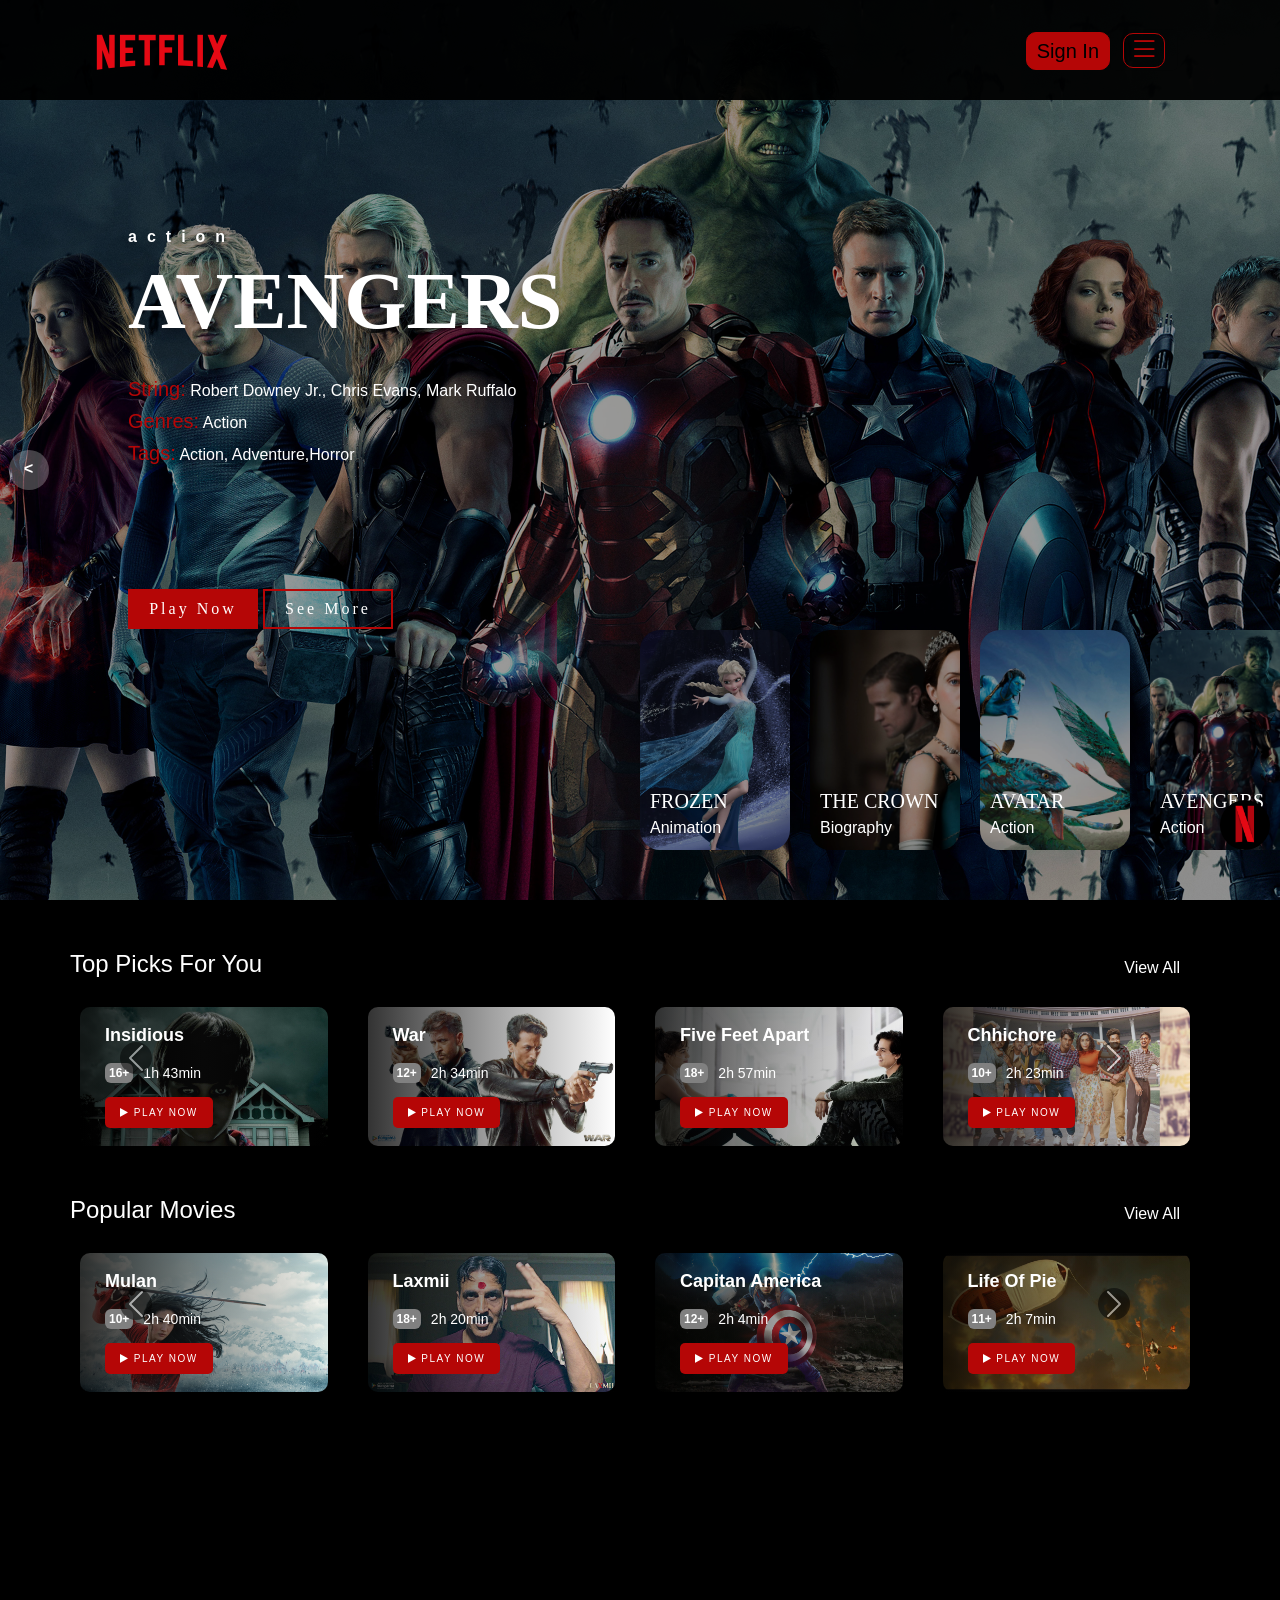
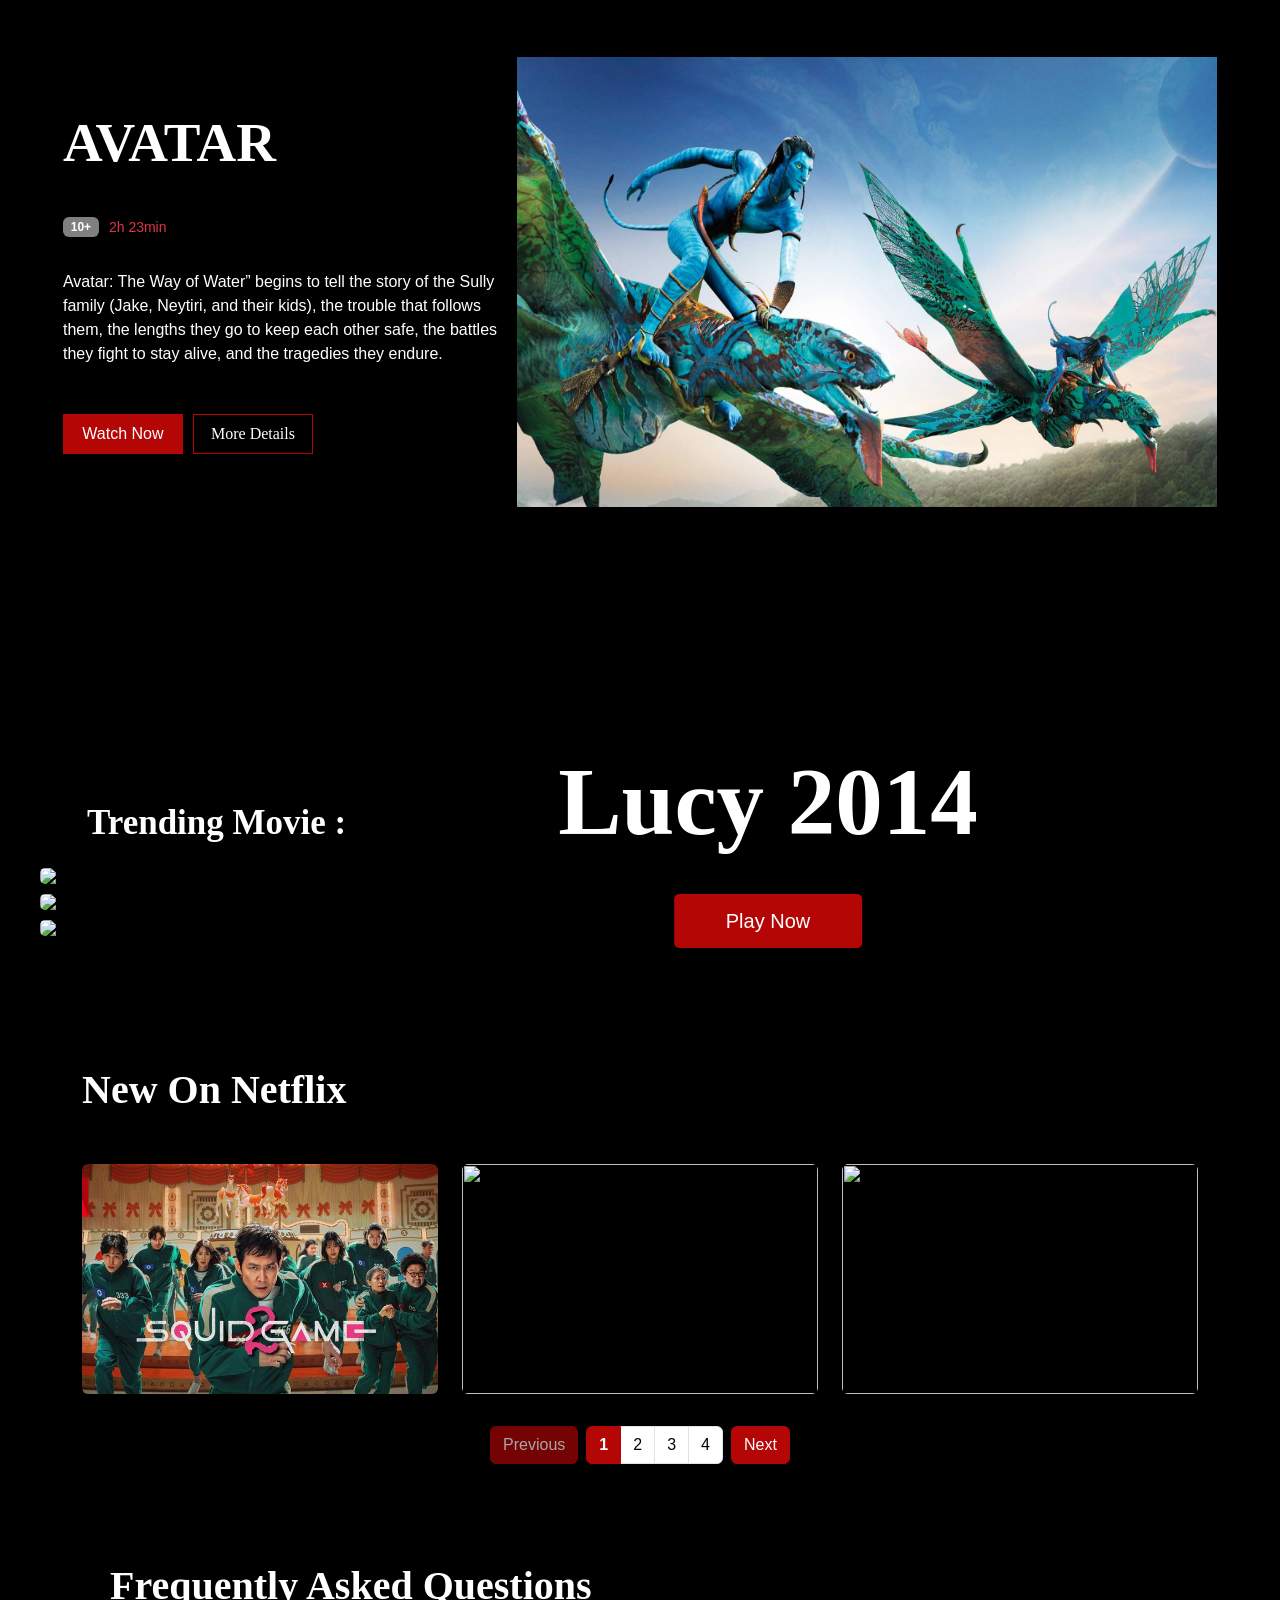
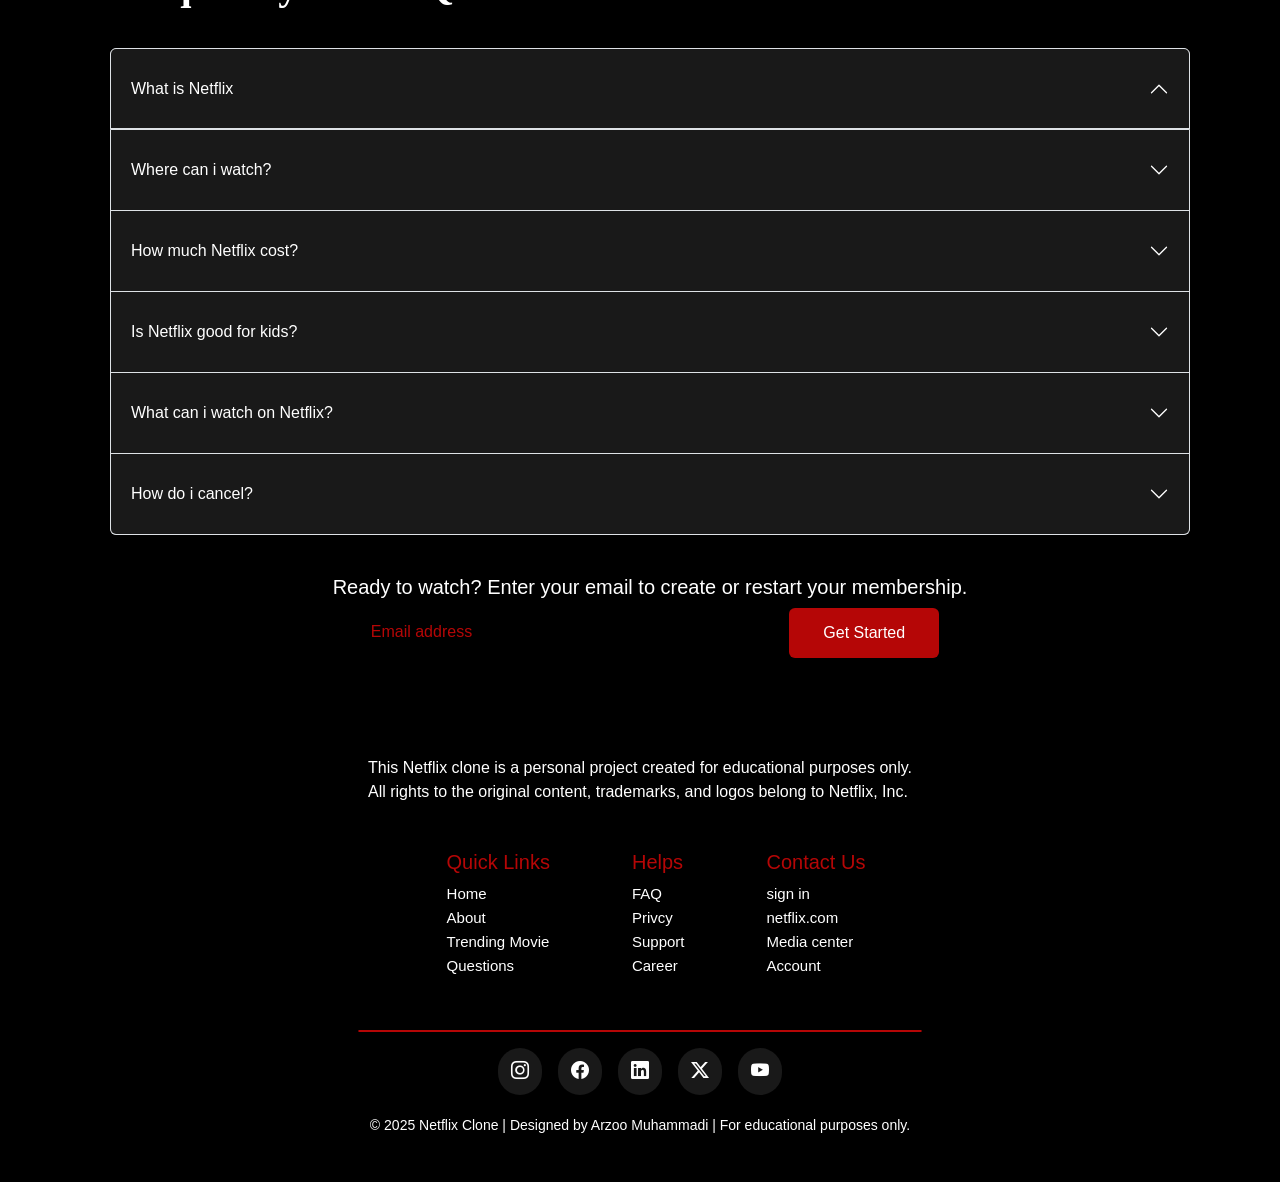
==== commit 8ffd7b6f: "Update index.html" ====
--- a/index.html
+++ b/index.html
@@ -1070,28 +1070,36 @@
             </div>
    </section>
 <!--------------------------------------------Trending Section------------------------------------------------->
-<section id="trending-section" style="background-image: url(image/top-10/luucy.jpg); width: 100%; height: 100%; position: relative;">
+
+
+ <section id="trending-section" style="background-image: url(img/top-10/luucy.jpg); width: 100%; height: 100%; position: relative;">
   <div class="container-part">
-    <h4 class=" mb-4 trend">Trending Movie :</h4>
-      <div class="col-md-3 d-flex flex-column align-items-center vertical-thumbnails">
-        <!-- 1 -->
-        <img src="image/top-10/01.jpg" 
-        onclick="changeBackground('image/top-10/01 - Copy.jpg', 'Harry Potter ')" />
-        <!-- 2 -->
-        <img src="image/top-10/02.jpg" 
-        onclick="changeBackground('image/top-10/02 - Copy.jpg', 'The Queen`s')" />
-        <!-- 3 -->
-        <img src="image/top-10/04.jpg" 
-        onclick="changeBackground('image/top-10/04 - Copy.jpg', 'Stranger Things')" />
-      </div>
+    <h4 class="mb-4 trend">Trending Movie :</h4>
+    <div class="col-md-3 d-flex flex-column align-items-center vertical-thumbnails">
+      <!-- 1 -->
+      <img src="img/top-10/01.jpg" 
+           onclick="changeBackground('img/top-10/01.jpg', 'Harry Potter')" />
+
+      <!-- 2 -->
+      <img src="img/top-10/02.jpg" 
+           onclick="changeBackground('img/top-10/02.jpg', 'The Queen\'s')" />
+
+      <!-- 3 -->
+      <img src="img/top-10/04.jpg" 
+           onclick="changeBackground('img/top-10/04.jpg', 'Stranger Things')" />
+    </div>
   </div>
 
-  <!-- Text Container (Initially Hidden) -->
-  <div id="text-overlay">  Lucy 2014  
-    <br><a href="https://www.youtube.com/watch?v=na38B-J4ZPw"><button id="play-button">Play Now</button></a> 
-   </p>
+  <!-- Text Container -->
+  <div id="text-overlay">  
+    Lucy 2014  
+    <br>
+    <a href="https://www.youtube.com/watch?v=na38B-J4ZPw">
+      <button id="play-button">Play Now</button>
+    </a> 
   </div>
-</section>    
+</section>
+   
   <!-------------------------------------------- New On Netflix Section ------------------------------------------------->
     <div class="container mt-4" id="new-on-netflix">
       <h2 class="text-center">New On Netflix</h2>
@@ -1104,7 +1112,7 @@
       </nav>
     </div><br> <br>
 <!-------------------------------------------- Frequently Asked Section ------------------------------------------------->
-<section id="Question" class="frequently" style="background: url(image/suggested/background.jpg);  background-position: center; background-repeat: no-repeat; background-size: cover; height:100%; ">
+<section id="Question" class="frequently" style="background: url(./image/suggested/background.jpg);  background-position: center; background-repeat: no-repeat; background-size: cover; height:100%; ">
 
 <div class="title-questions">
   <h1>Frequently Asked Questions</h1>
